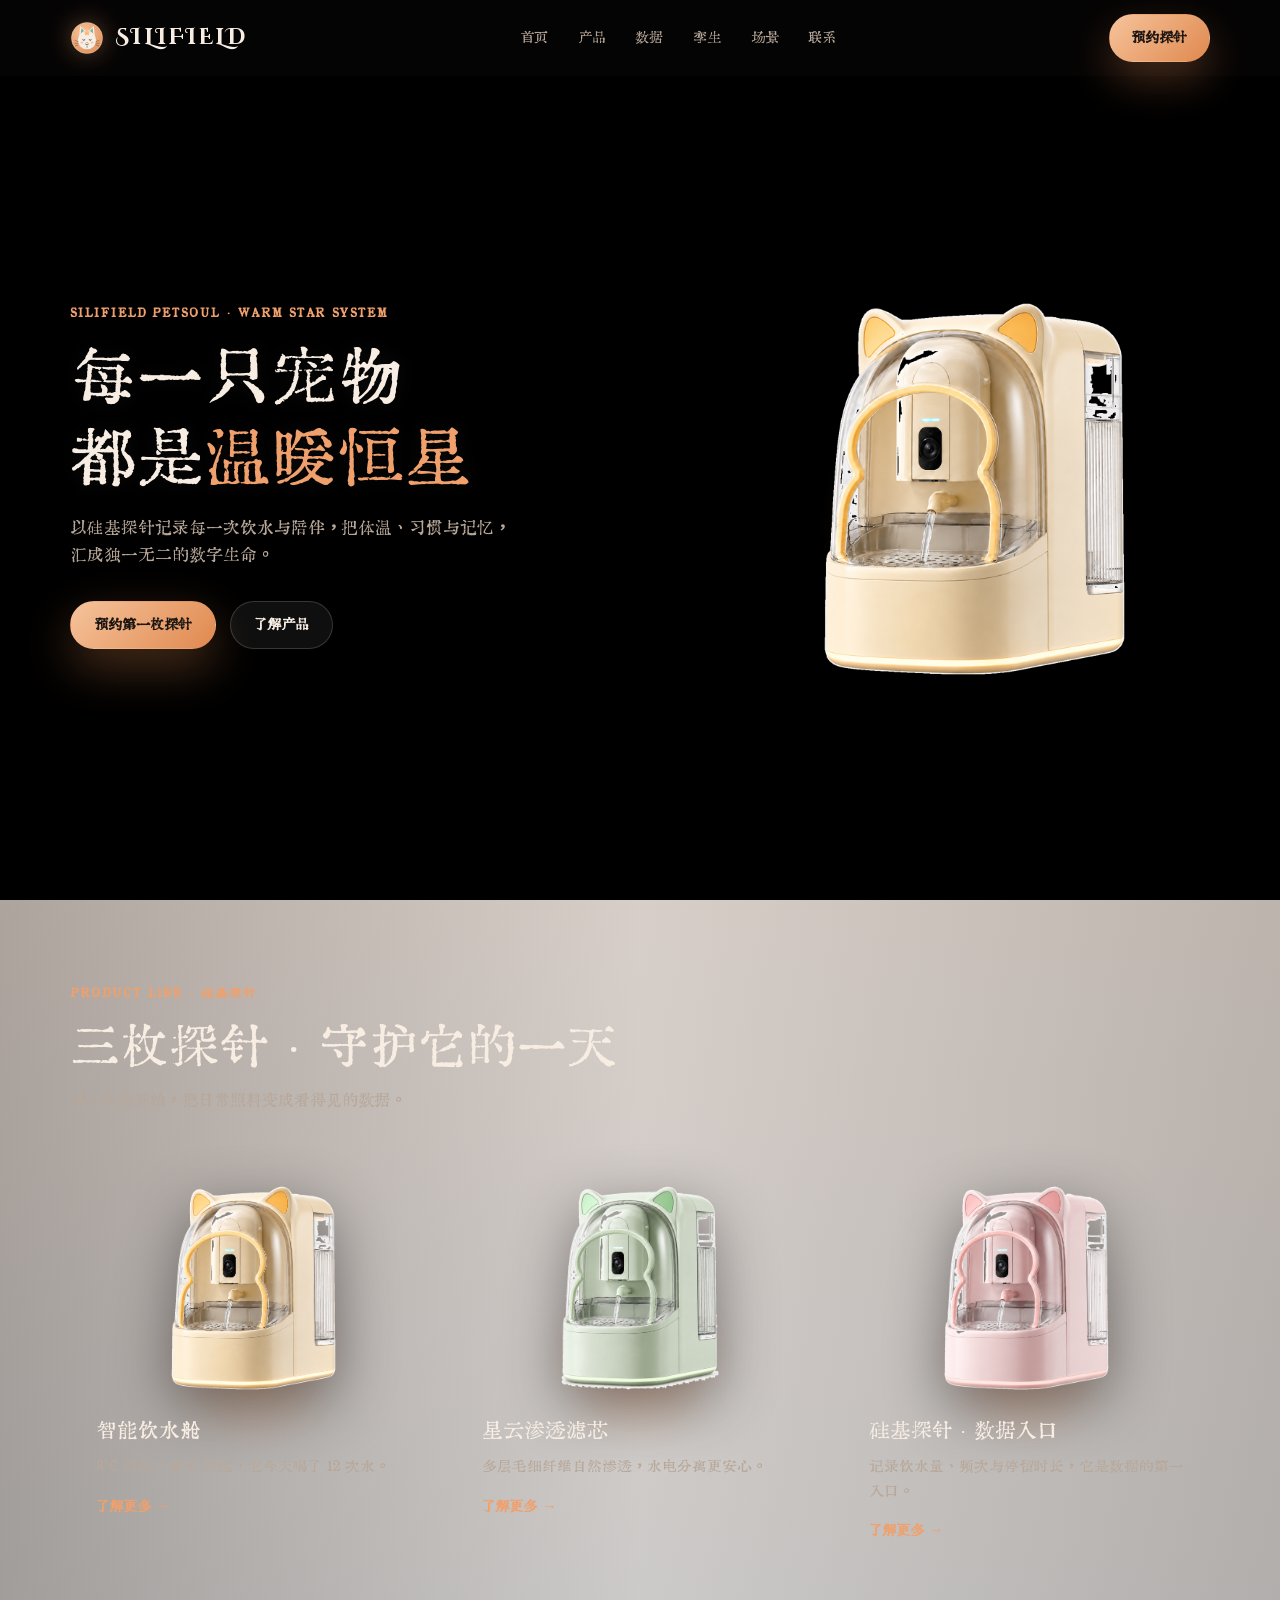
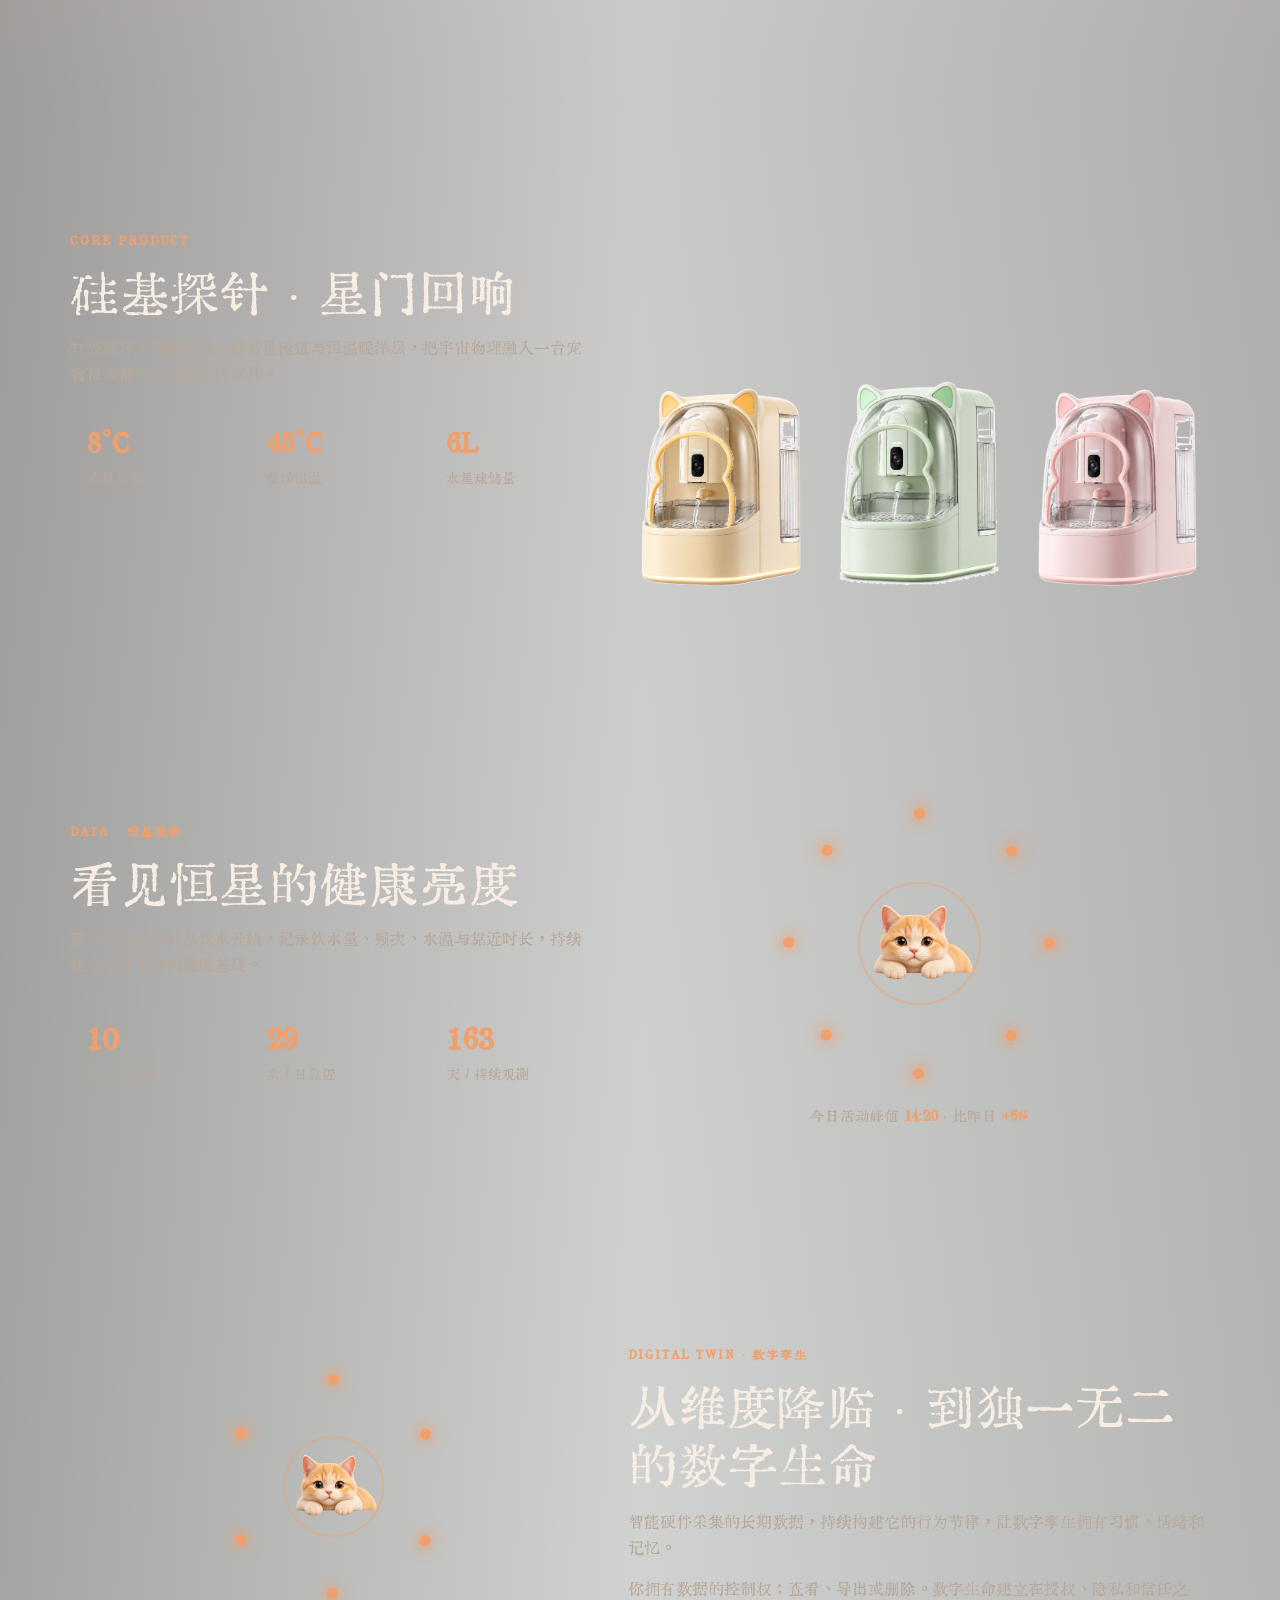
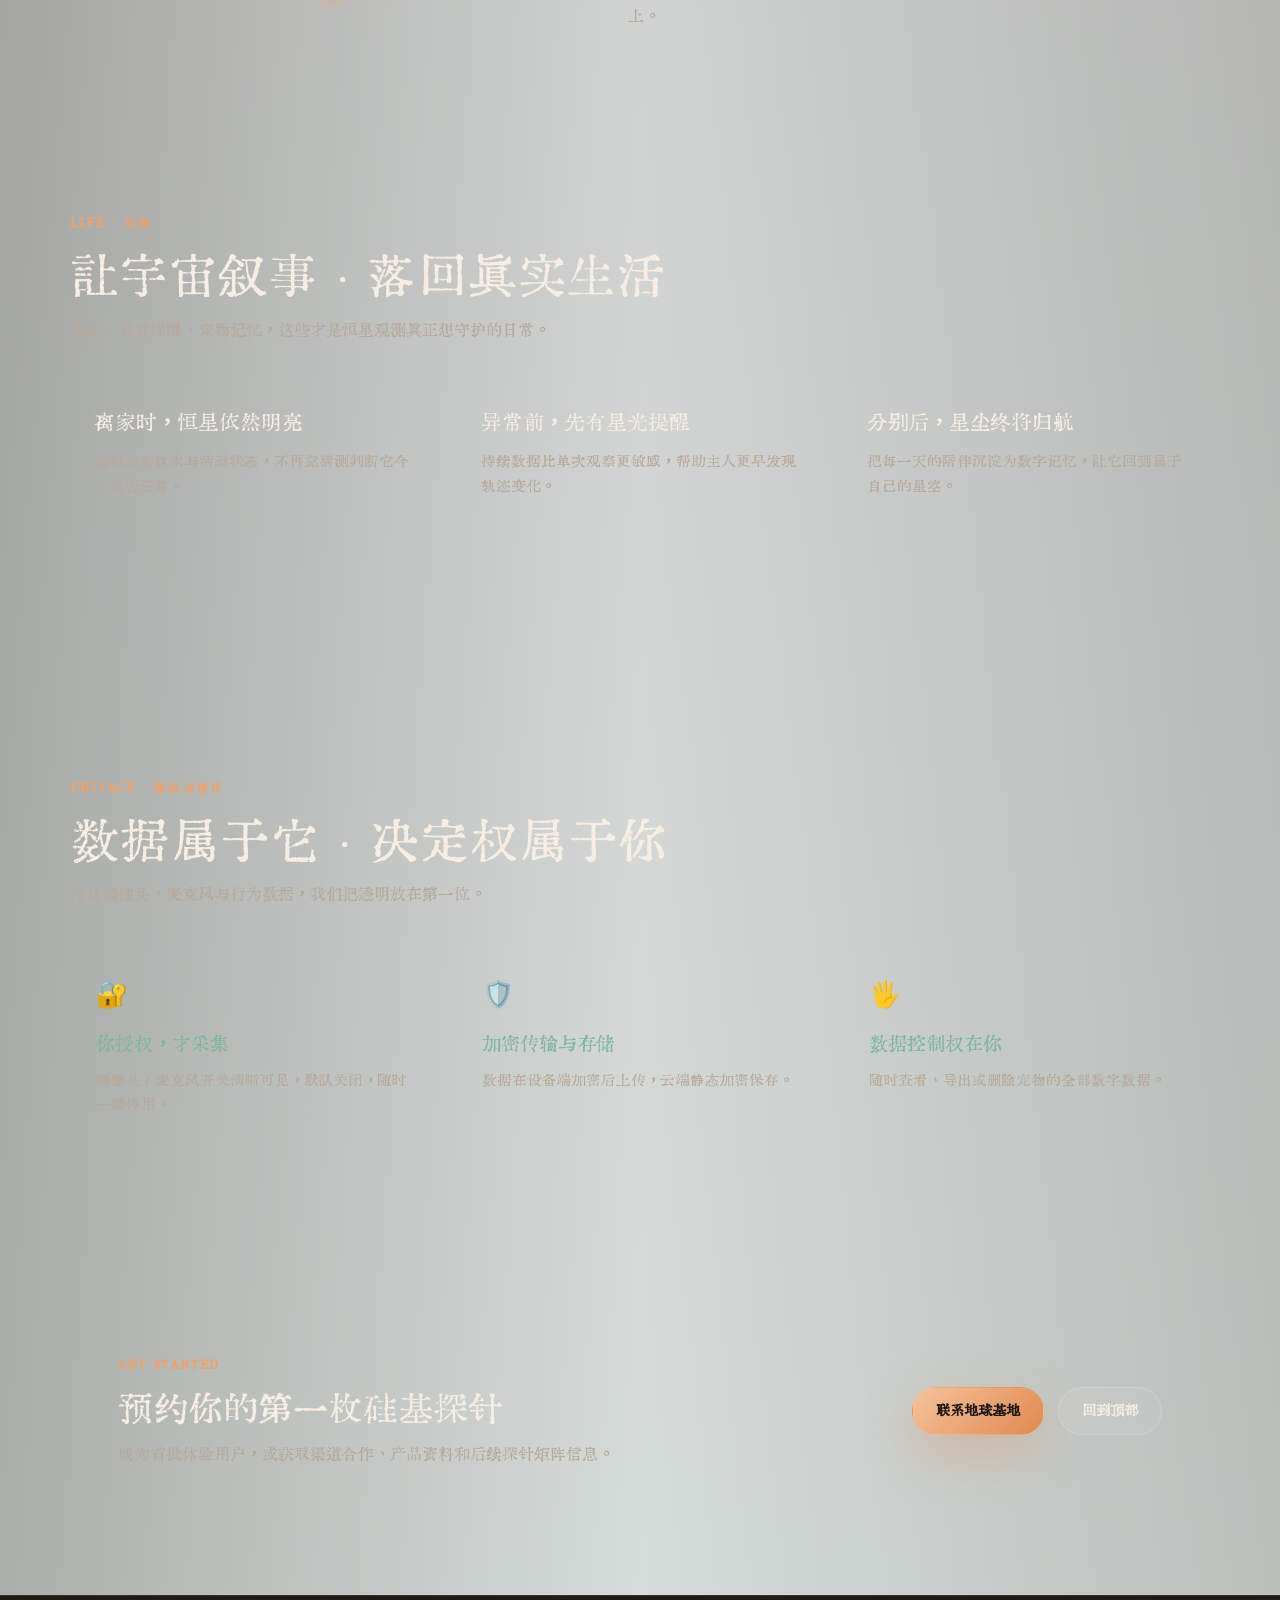
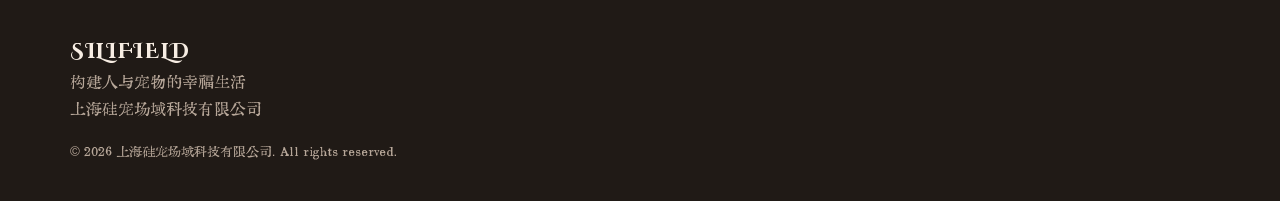
==== index.html @ 37ab8c07 "Publish static website" ====
<!DOCTYPE html>
<html lang="zh-CN">
<head>
    <meta charset="UTF-8">
    <meta name="viewport" content="width=device-width, initial-scale=1.0">
    <meta name="description" content="硅宠场域 Silifield - 以硅基探针记录宠物恒星的生命数据，从饮水开始，构建从数据采集到数字孪生的温暖生命体系。">
    <title>硅宠场域 Silifield - 每一只宠物都是温暖恒星</title>
    <link rel="stylesheet" href="css/style.css?v=20260811-no-misans">
</head>
<body>
    <canvas class="page-reveal-mask" id="pageRevealMask" aria-hidden="true"></canvas>

    <header class="site-header" id="navbar">
        <div class="container nav-shell">
            <a class="brand" href="#hero">
                <img class="brand-mark" src="images/brand-cat-star.svg" alt="SiliField" width="34" height="34">
                <span class="brand-text">SILIFIELD</span>
            </a>
            <nav class="nav-links" aria-label="主导航">
                <a href="#hero">首页</a>
                <a href="#products">产品</a>
                <a href="#data">数据</a>
                <a href="#twin">孪生</a>
                <a href="#scenes">场景</a>
                <a href="#contact">联系</a>
            </nav>
            <a class="quote-button" href="#contact">预约探针</a>
            <button class="nav-toggle" id="navbarToggle" type="button" aria-label="打开菜单" aria-expanded="false">
                <span></span>
                <span></span>
                <span></span>
            </button>
        </div>
    </header>

    <main>
        <section class="hero" id="hero">
            <div class="container hero-layout">
                <div class="hero-copy" data-animate>
                    <p class="eyebrow">SILIFIELD PETSOUL · WARM STAR SYSTEM</p>
                    <h1 class="hero-title" aria-label="每一只宠物都是温暖恒星">
                        <span class="hero-title-line">每一只宠物</span>
                        <span class="hero-title-line">都是<span class="g">温暖恒星</span></span>
                    </h1>
                    <p class="hero-desc">以硅基探针记录每一次饮水与陪伴，把体温、习惯与记忆，汇成独一无二的数字生命。</p>
                    <div class="hero-actions">
                        <a class="btn btn-primary" href="#contact">预约第一枚探针</a>
                        <a class="btn btn-secondary" href="#products">了解产品</a>
                    </div>
                </div>

                <div class="hero-prod" data-animate aria-label="暖泉智能饮水舱">
                    <div class="prod-glow"></div>
                    <img src="images/暖泉饮水机V1.0样本1-cutout.png" alt="暖泉智能饮水舱" decoding="async">
                </div>
            </div>
        </section>

        <section class="products" id="products">
            <div class="container">
                <div class="section-heading" data-animate>
                    <p class="eyebrow">PRODUCT LINE · 硅基探针</p>
                    <h2>三枚探针 · 守护它的一天</h2>
                    <p>从一杯水开始，把日常照料变成看得见的数据。</p>
                </div>

                <div class="product-grid" data-animate>
                    <article class="prod-card">
                        <div class="prod-glow"></div>
                        <div class="prod-img"><img src="images/暖泉饮水机V1.0样本1-cutout.png" alt="智能饮水舱" loading="lazy" decoding="async"></div>
                        <h3>智能饮水舱</h3>
                        <p class="prod-line">8°C 清凉 / 45°C 恒温，它今天喝了 12 次水。</p>
                        <a href="#contact">了解更多 <span aria-hidden="true">→</span></a>
                    </article>

                    <article class="prod-card">
                        <div class="prod-glow"></div>
                        <div class="prod-img"><img src="images/暖泉饮水机V1.0样本2-cutout.png" alt="星云渗透滤芯" loading="lazy" decoding="async"></div>
                        <h3>星云渗透滤芯</h3>
                        <p class="prod-line">多层毛细纤维自然渗透，水电分离更安心。</p>
                        <a href="#contact">了解更多 <span aria-hidden="true">→</span></a>
                    </article>

                    <article class="prod-card">
                        <div class="prod-glow"></div>
                        <div class="prod-img"><img src="images/暖泉饮水机V1.0样本3-cutout.png" alt="硅基探针数据入口" loading="lazy" decoding="async"></div>
                        <h3>硅基探针 · 数据入口</h3>
                        <p class="prod-line">记录饮水量、频次与停留时长，它是数据的第一入口。</p>
                        <a href="#contact">了解更多 <span aria-hidden="true">→</span></a>
                    </article>
                </div>
            </div>
        </section>

        <section class="showcase" id="showcase">
            <div class="container showcase-layout">
                <div class="showcase-copy" data-animate>
                    <p class="eyebrow">CORE PRODUCT</p>
                    <h2>硅基探针 · 星门回响</h2>
                    <p>虹吸循环、毛细渗透、静音星流道与恒温暖洋层，把宇宙物理融入一台宠物每天都会靠近的生活家具。</p>
                    <div class="spec-row" aria-label="产品核心参数">
                        <div><strong>8°C</strong><span>冷星水温</span></div>
                        <div><strong>45°C</strong><span>暖洋恒温</span></div>
                        <div><strong>6L</strong><span>水星球储量</span></div>
                    </div>
                </div>

                <div class="project-mosaic sample-gallery" data-animate aria-label="暖泉饮水机 V1.0 样本图">
                    <img class="sample-image" src="images/暖泉饮水机V1.0样本1-cutout.png" alt="暖泉饮水机 V1.0 样本 1" loading="lazy" decoding="async">
                    <img class="sample-image" src="images/暖泉饮水机V1.0样本2-cutout.png" alt="暖泉饮水机 V1.0 样本 2" loading="lazy" decoding="async">
                    <img class="sample-image" src="images/暖泉饮水机V1.0样本3-cutout.png" alt="暖泉饮水机 V1.0 样本 3" loading="lazy" decoding="async">
                </div>
            </div>
        </section>

        <section class="data-section" id="data">
            <div class="container data-layout">
                <div class="data-copy" data-animate>
                    <p class="eyebrow">DATA · 恒星观测</p>
                    <h2>看见恒星的健康亮度</h2>
                    <p>第一枚硅基探针从饮水开始，记录饮水量、频次、水温与靠近时长，持续建立专属于它的健康基线。</p>
                    <div class="data-stats">
                        <div class="stat"><strong data-count="12">0</strong><span>次 / 日饮水</span></div>
                        <div class="stat"><strong data-count="32">0</strong><span>次 / 日靠近</span></div>
                        <div class="stat"><strong data-count="180">0</strong><span>天 / 持续观测</span></div>
                    </div>
                </div>

                <div class="data-console" data-animate aria-label="饮水活动呼吸光点轨道">
                    <div class="orbit">
                        <div class="orbit-track">
                            <span class="slot" style="transform: rotate(0deg)"><i></i></span>
                            <span class="slot" style="transform: rotate(45deg)"><i></i></span>
                            <span class="slot" style="transform: rotate(90deg)"><i></i></span>
                            <span class="slot" style="transform: rotate(135deg)"><i></i></span>
                            <span class="slot" style="transform: rotate(180deg)"><i></i></span>
                            <span class="slot" style="transform: rotate(225deg)"><i></i></span>
                            <span class="slot" style="transform: rotate(270deg)"><i></i></span>
                            <span class="slot" style="transform: rotate(315deg)"><i></i></span>
                        </div>
                        <div class="orbit-pet"><img src="images/postcard-cat.png" alt="猫咪头像" loading="lazy" decoding="async"></div>
                    </div>
                    <p class="orbit-cap">今日活动峰值 <b>14:20</b> · 比昨日 <b>+6%</b></p>
                </div>
            </div>
        </section>

        <section class="twin-section" id="twin">
            <div class="container twin-layout">
                <div class="twin-visual" data-animate aria-label="数字孪生宠物轨道">
                    <div class="orbit orbit-sm">
                        <div class="orbit-track">
                            <span class="slot" style="transform: rotate(0deg)"><i></i></span>
                            <span class="slot" style="transform: rotate(60deg)"><i></i></span>
                            <span class="slot" style="transform: rotate(120deg)"><i></i></span>
                            <span class="slot" style="transform: rotate(180deg)"><i></i></span>
                            <span class="slot" style="transform: rotate(240deg)"><i></i></span>
                            <span class="slot" style="transform: rotate(300deg)"><i></i></span>
                        </div>
                        <div class="orbit-pet"><img src="images/postcard-cat.png" alt="数字孪生宠物" loading="lazy" decoding="async"></div>
                    </div>
                </div>

                <div class="twin-copy" data-animate>
                    <p class="eyebrow">DIGITAL TWIN · 数字孪生</p>
                    <h2>从维度降临 · 到独一无二的数字生命</h2>
                    <p>智能硬件采集的长期数据，持续构建它的行为节律，让数字孪生拥有习惯、情绪和记忆。</p>
                    <p>你拥有数据的控制权：查看、导出或删除。数字生命建立在授权、隐私和信任之上。</p>
                </div>
            </div>
        </section>

        <section class="scenes" id="scenes">
            <div class="container">
                <div class="section-heading" data-animate>
                    <p class="eyebrow">LIFE · 生活</p>
                    <h2>让宇宙叙事 · 落回真实生活</h2>
                    <p>离家、异常提醒、宠物记忆，这些才是恒星观测真正想守护的日常。</p>
                </div>

                <div class="scene-grid" data-animate>
                    <article class="scene-card">
                        <h3>离家时，恒星依然明亮</h3>
                        <p>远程查看饮水与活动状态，不再靠猜测判断它今天是否正常。</p>
                    </article>
                    <article class="scene-card">
                        <h3>异常前，先有星光提醒</h3>
                        <p>持续数据比单次观察更敏感，帮助主人更早发现轨迹变化。</p>
                    </article>
                    <article class="scene-card">
                        <h3>分别后，星尘终将归航</h3>
                        <p>把每一天的陪伴沉淀为数字记忆，让它回到属于自己的星空。</p>
                    </article>
                </div>
            </div>
        </section>

        <section class="trust-section" id="trust">
            <div class="container">
                <div class="section-heading" data-animate>
                    <p class="eyebrow">PRIVACY · 隐私与信任</p>
                    <h2>数据属于它 · 决定权属于你</h2>
                    <p>涉及摄像头、麦克风与行为数据，我们把透明放在第一位。</p>
                </div>

                <div class="trust-grid" data-animate>
                    <article class="trust-card">
                        <div class="trust-ico" aria-hidden="true">🔐</div>
                        <h3>你授权，才采集</h3>
                        <p>摄像头 / 麦克风开关清晰可见，默认关闭，随时一键停用。</p>
                    </article>
                    <article class="trust-card">
                        <div class="trust-ico" aria-hidden="true">🛡️</div>
                        <h3>加密传输与存储</h3>
                        <p>数据在设备端加密后上传，云端静态加密保存。</p>
                    </article>
                    <article class="trust-card">
                        <div class="trust-ico" aria-hidden="true">🖐️</div>
                        <h3>数据控制权在你</h3>
                        <p>随时查看、导出或删除宠物的全部数字数据。</p>
                    </article>
                </div>
            </div>
        </section>

        <section class="contact-section" id="contact">
            <div class="container">
                <div class="cta-strip" data-animate>
                    <div class="cta-copy">
                        <p class="eyebrow">GET STARTED</p>
                        <h2>预约你的第一枚硅基探针</h2>
                        <p>成为首批体验用户，或获取渠道合作、产品资料和后续探针矩阵信息。</p>
                    </div>
                    <div class="contact-actions">
                        <a class="btn btn-primary" href="#contact" data-postcard-open>联系地球基地</a>
                        <a class="btn btn-secondary" href="#hero">回到顶部</a>
                    </div>
                </div>
            </div>
        </section>
    </main>

    <div class="postcard-modal" id="postcardModal" aria-hidden="true">
        <div class="postcard-backdrop" data-postcard-close></div>
        <section class="postcard-dialog" role="dialog" aria-modal="true" aria-labelledby="postcardTitle">
            <div class="postcard-paper">
                <div class="postcard-stamp">SILIFIELD<br>PETSOUL</div>
                <p class="postcard-kicker">A POSTCARD FROM THE WARM FIELD</p>
                <h2 id="postcardTitle">上海硅宠场域科技有限公司</h2>
                <p class="postcard-vision">构建人与宠物的幸福生活</p>
                <p class="postcard-body">每一只宠物，都是从硅宠场域降临地球的温暖恒星。我们用硅基探针记录陪伴，以数字孪生留住生命的亮度。</p>
                <div class="postcard-signature">SiliField PetSoul</div>
            </div>
            <img class="postcard-cat" src="images/postcard-cat.png" alt="趴在明信片上的可爱橘白猫咪" decoding="async">
        </section>
    </div>

    <footer class="site-footer">
        <div class="container footer-layout">
            <div>
                <strong class="footer-brand">SILIFIELD</strong>
                <p>构建人与宠物的幸福生活</p>
                <p>上海硅宠场域科技有限公司</p>
            </div>
            <small>&copy; 2026 上海硅宠场域科技有限公司. All rights reserved.</small>
        </div>
    </footer>

    <script src="js/main.js?v=20260807-warm8"></script>
</body>
</html>
---- css/style.css ----
/* ===================================
   Petsoul 官网 - 温暖之光 · Warm Light
   深空 × 暖金 × 真实宠物
   Design reference: design-proposal/style-mockup.html
   =================================== */

/* ---------- 字体 ---------- */
@font-face {
    font-family: "Huiwen Mincho";
    src: url("../fonts/huiwen-mincho-subset.woff2?v=2") format("woff2");
    font-weight: 400;
    font-style: normal;
    font-display: swap;
}

@font-face {
    font-family: "Cinzel Decorative";
    src: url("../fonts/cinzel-decorative-400.woff2?v=1") format("woff2");
    font-weight: 400;
    font-style: normal;
    font-display: swap;
}

@font-face {
    font-family: "Cinzel Decorative";
    src: url("../fonts/cinzel-decorative-700.woff2?v=1") format("woff2");
    font-weight: 700;
    font-style: normal;
    font-display: swap;
}

/* ---------- 设计 Token ---------- */
:root {
    --bg: #1a1512;                /* 暖夜灰 · 页面背景 */
    --bg-2: #201a16;              /* 次级深背景 */
    --surface: #27201a;           /* 卡片表面 */
    --line: rgba(255, 255, 255, 0.09);
    --line-strong: rgba(255, 255, 255, 0.16);
    --text: #f7ede3;              /* 暖白 */
    --muted: #b8a89a;             /* 次级文字 */

    --peach: #f0a06c;             /* 主强调 · 蜜桃暖金 */
    --peach-deep: #e0894f;
    --peach-soft: #f6c39b;
    --sage: #7fb5a0;              /* 次强调 · 苔青 */

    --radius-lg: 20px;
    --radius-md: 12px;
    --shadow: 0 24px 60px rgba(0, 0, 0, 0.35);
    --container: 1180px;
    --pad: 1.25rem;
    --nav-height: 4.75rem;

    --font-serif: "Huiwen Mincho", "Noto Serif SC", "Songti SC", "STSong", Georgia, serif;
    --font-sans: "Huiwen Mincho", "PingFang SC", -apple-system, BlinkMacSystemFont, "Microsoft YaHei", sans-serif;
    --font-body: var(--font-sans);
    --font-geo: "Huiwen Mincho", "Questrial", "Avenir Next", "Helvetica Neue", Arial, sans-serif;
}

/* ---------- Reset ---------- */
*,
*::before,
*::after {
    box-sizing: border-box;
}

* {
    margin: 0;
    padding: 0;
}

html {
    scroll-behavior: smooth;
    overflow-x: hidden;
}

body {
    min-height: 100vh;
    overflow-x: hidden;
    color: var(--text);
    font-family: var(--font-sans);
    line-height: 1.65;
    -webkit-font-smoothing: antialiased;
    -moz-osx-font-smoothing: grayscale;
    background:
        linear-gradient(180deg, rgba(240, 160, 108, 0.22), rgba(26, 21, 18, 0.12) 34%, rgba(127, 181, 160, 0.12) 100%),
        linear-gradient(90deg, rgba(26, 21, 18, 0.34), rgba(26, 21, 18, 0.12) 50%, rgba(26, 21, 18, 0.26)),
        url("../images/官网头部背景参考风格5.jpg") center / cover no-repeat fixed;
}

body::before {
    content: "";
    position: fixed;
    inset: 0;
    z-index: -3;
    background:
        radial-gradient(ellipse at 80% 8%, rgba(240, 160, 108, 0.2), transparent 32%),
        radial-gradient(ellipse at 76% 34%, rgba(127, 181, 160, 0.14), transparent 34%),
        linear-gradient(90deg, rgba(255, 255, 255, 0.035) 1px, transparent 1px),
        linear-gradient(180deg, rgba(255, 255, 255, 0.025) 1px, transparent 1px);
    background-size: auto, auto, 88px 88px, 88px 88px;
    pointer-events: none;
}

body::after {
    content: "";
    position: fixed;
    inset: 0;
    z-index: -2;
    background:
        linear-gradient(90deg, rgba(26, 21, 18, 0.06), transparent 42%, rgba(26, 21, 18, 0.08)),
        linear-gradient(180deg, transparent 0%, rgba(0, 0, 0, 0.08) 100%);
    pointer-events: none;
}

/* 鼠标拨开背景 · 墨迹擦除遮罩 */
.page-reveal-mask {
    position: fixed;
    inset: 0;
    z-index: 0;
    display: block;
    width: 100vw;
    height: 100vh;
    pointer-events: none;
}

main,
.site-footer {
    position: relative;
    z-index: 1;
}

::selection {
    background: rgba(240, 160, 108, 0.35);
    color: var(--text);
}

img {
    max-width: 100%;
    display: block;
}

a {
    color: inherit;
    text-decoration: none;
    font-family: var(--font-body);
}

button {
    font: inherit;
    font-family: var(--font-body);
}

.container {
    width: min(100%, var(--container));
    margin: 0 auto;
    padding: 0 var(--pad);
}

/* ---------- 导航栏 ---------- */
.site-header {
    position: fixed;
    top: 0;
    left: 0;
    right: 0;
    z-index: 50;
    height: var(--nav-height);
    background: rgba(26, 21, 18, 0.22);
    border-bottom: 1px solid transparent;
    backdrop-filter: blur(18px);
    -webkit-backdrop-filter: blur(18px);
    transition: background 220ms ease, border-color 220ms ease;
}

.site-header.scrolled {
    background: rgba(26, 21, 18, 0.66);
    border-bottom-color: var(--line);
}

.nav-shell {
    height: 100%;
    display: flex;
    align-items: center;
    justify-content: space-between;
    gap: 1.25rem;
}

.brand {
    display: inline-flex;
    align-items: center;
    gap: 0.7rem;
    color: var(--text);
    font-size: 1.35rem;
}

.brand-mark {
    width: 34px;
    height: 34px;
    display: block;
    border-radius: 50%;
    filter: drop-shadow(0 0 12px rgba(240, 160, 108, 0.38));
}

.brand-text {
    font-family: "Cinzel Decorative", Georgia, "Times New Roman", serif;
    font-weight: 700;
    letter-spacing: 0.10em;
    text-transform: uppercase;
}

.nav-links {
    display: none;
    align-items: center;
    gap: 1.85rem;
}

.nav-links a {
    color: var(--muted);
    font-size: 0.9rem;
    transition: color 180ms ease;
}

.nav-links a:hover {
    color: var(--text);
}

.quote-button,
.btn {
    min-height: 3rem;
    display: inline-flex;
    align-items: center;
    justify-content: center;
    border: 1px solid transparent;
    border-radius: 999px;
    font-size: 0.9rem;
    font-weight: 700;
    white-space: nowrap;
    transition: transform 220ms ease, box-shadow 220ms ease, border-color 220ms ease;
}

.quote-button {
    display: none;
    padding: 0 1.35rem;
    color: #1a1512;
    background: linear-gradient(135deg, var(--peach-soft), var(--peach-deep));
    box-shadow: 0 18px 42px rgba(224, 137, 79, 0.3);
}

.btn {
    padding: 0 1.45rem;
}

.quote-button:hover,
.btn:hover {
    transform: translateY(-2px);
}

.quote-button:hover {
    background: linear-gradient(135deg, #ffd2a6, var(--peach-deep));
    box-shadow: 0 22px 52px rgba(224, 137, 79, 0.42);
}

.btn-primary {
    color: #1a1512;
    background: linear-gradient(135deg, var(--peach-soft), var(--peach-deep));
    box-shadow: 0 18px 48px rgba(224, 137, 79, 0.34);
}

.btn-primary:hover {
    box-shadow: 0 22px 54px rgba(224, 137, 79, 0.46);
}

.btn-secondary {
    color: var(--text);
    border-color: var(--line-strong);
    background: rgba(255, 255, 255, 0.06);
}

.btn-secondary:hover {
    background: rgba(255, 255, 255, 0.1);
}

.nav-toggle {
    width: 44px;
    height: 44px;
    display: inline-flex;
    flex-direction: column;
    align-items: center;
    justify-content: center;
    gap: 5px;
    border: 1px solid var(--line);
    border-radius: 999px;
    color: var(--text);
    background: rgba(255, 255, 255, 0.08);
    cursor: pointer;
}

.nav-toggle span {
    width: 18px;
    height: 2px;
    display: block;
    border-radius: 999px;
    background: currentColor;
    transition: opacity 180ms ease, transform 220ms ease;
}

.nav-toggle.open span:nth-child(1) {
    transform: translateY(7px) rotate(45deg);
}

.nav-toggle.open span:nth-child(2) {
    opacity: 0;
}

.nav-toggle.open span:nth-child(3) {
    transform: translateY(-7px) rotate(-45deg);
}

.mobile-menu {
    position: fixed;
    inset: 0;
    z-index: 45;
    display: none;
    padding-top: 7rem;
    background: rgba(26, 21, 18, 0.96);
    backdrop-filter: blur(20px);
    -webkit-backdrop-filter: blur(20px);
}

.mobile-menu.open {
    display: grid;
    align-content: start;
    justify-items: center;
    gap: 1.4rem;
}

.mobile-menu a {
    color: var(--text);
    font-size: 1.6rem;
    font-weight: 900;
}

/* ---------- 区块基础 ---------- */
section {
    position: relative;
    padding: 5.2rem 0;
    scroll-margin-top: var(--nav-height);
}

.eyebrow {
    margin-bottom: 0.8rem;
    color: var(--peach);
    font-family: var(--font-geo);
    font-size: 0.76rem;
    font-weight: 600;
    letter-spacing: 0.16em;
    text-transform: uppercase;
}

.section-heading {
    max-width: 720px;
    margin-bottom: 2.4rem;
}

.hero h1,
.section-heading h2,
.showcase-copy h2,
.data-copy h2,
.twin-copy h2,
.cta-copy h2 {
    color: var(--text);
    font-family: var(--font-serif);
    font-weight: 500;
    line-height: 1.18;
    letter-spacing: 0;
}

.section-heading h2,
.showcase-copy h2,
.data-copy h2,
.twin-copy h2 {
    font-size: clamp(2rem, 4vw, 3.1rem);
}

.section-heading p:not(.eyebrow),
.showcase-copy p:not(.eyebrow),
.data-copy p:not(.eyebrow),
.twin-copy p:not(.eyebrow),
.cta-copy p:not(.eyebrow) {
    margin-top: 0.75rem;
    color: var(--muted);
    font-family: var(--font-body);
    font-size: 1rem;
}

.g {
    color: var(--peach);
}

/* ---------- Hero ---------- */
.hero {
    min-height: 100vh;
    isolation: isolate;
    display: flex;
    align-items: center;
    overflow: hidden;
    padding: calc(var(--nav-height) + 2.5rem) 0 4rem;
}

.hero-layout {
    position: relative;
    z-index: 2;
    display: grid;
    gap: 2rem;
    align-items: center;
}

.hero-copy {
    max-width: 640px;
}

.hero-title {
    display: grid;
    gap: 0.04em;
    width: fit-content;
    max-width: 100%;
    font-size: clamp(2.6rem, 5.2vw, 4.6rem);
    line-height: 1.15;
}

.hero-title-line {
    display: block;
    width: fit-content;
    max-width: 100%;
    color: var(--text);
    white-space: nowrap;
    text-shadow: 0 0 22px rgba(255, 255, 255, 0.06);
}

.hero-desc {
    max-width: 440px;
    margin-top: 1.15rem;
    color: var(--muted);
    font-size: 1.05rem;
}

.hero-actions {
    display: flex;
    flex-wrap: wrap;
    gap: 0.85rem;
    margin-top: 2rem;
}

.hero-prod {
    position: relative;
    display: flex;
    align-items: flex-end;
    justify-content: center;
    min-height: clamp(280px, 32vw, 460px);
}

.hero-prod .prod-glow {
    position: absolute;
    left: 50%;
    bottom: 4%;
    width: min(340px, 70%);
    height: min(340px, 70%);
    transform: translateX(-50%);
    border-radius: 50%;
    background: radial-gradient(circle, rgba(240, 160, 108, 0.5), rgba(240, 160, 108, 0.06) 58%, transparent 72%);
    animation: breathe 5s ease-in-out infinite;
}

.hero-prod img {
    position: relative;
    height: clamp(250px, 30vw, 420px);
    object-fit: contain;
    filter: drop-shadow(0 30px 46px rgba(0, 0, 0, 0.55));
    animation: floaty 6s ease-in-out infinite;
}

/* ---------- 产品区 ---------- */
.product-grid {
    display: grid;
    gap: 1.25rem;
}

.prod-card {
    position: relative;
    padding: 2rem 1.6rem 1.8rem;
    --mx: 50%;
    --my: 50%;
    transition: transform 0.45s;
}

.prod-card::before {
    content: "";
    position: absolute;
    inset: 0;
    z-index: 0;
    background: radial-gradient(circle at var(--mx) var(--my), rgba(240, 160, 108, 0.16), transparent 44%);
    opacity: 0;
    transition: opacity 0.3s;
    pointer-events: none;
}

.prod-card > * {
    position: relative;
    z-index: 2;
}

.prod-card:hover {
    transform: translateY(-4px);
}

.prod-card:hover::before {
    opacity: 1;
}

.prod-glow {
    position: absolute;
    left: 50%;
    top: 110px;
    width: 190px;
    height: 190px;
    transform: translateX(-50%);
    border-radius: 50%;
    background: radial-gradient(circle, rgba(240, 160, 108, 0.45), rgba(240, 160, 108, 0.05) 60%, transparent 74%);
    animation: breathe 4.2s ease-in-out infinite;
}

.prod-img {
    height: 210px;
    display: flex;
    align-items: flex-end;
    justify-content: center;
}

.prod-img img {
    height: 100%;
    max-width: 100%;
    object-fit: contain;
    filter: drop-shadow(0 18px 30px rgba(0, 0, 0, 0.45));
}

.prod-card h3 {
    margin-top: 1.2rem;
    font-family: var(--font-serif);
    font-size: 1.3rem;
    font-weight: 500;
    color: var(--text);
}

.prod-card .prod-line {
    margin-top: 0.45rem;
    color: var(--muted);
    font-size: 0.93rem;
}

.prod-card a {
    display: inline-block;
    margin-top: 1rem;
    color: var(--peach);
    font-size: 0.9rem;
    font-weight: 600;
}

.prod-card a:hover {
    color: var(--peach-soft);
}

/* ---------- 产品展示 ---------- */
.showcase-layout,
.data-layout,
.twin-layout {
    display: grid;
    gap: 2rem;
    align-items: center;
}

.showcase-copy,
.data-copy,
.twin-copy {
    max-width: 600px;
}

.spec-row {
    display: grid;
    grid-template-columns: repeat(3, 1fr);
    gap: 0.8rem;
    margin-top: 1.6rem;
}

.spec-row div {
    padding: 1.05rem;
}

.spec-row strong {
    display: block;
    color: var(--peach);
    font-family: var(--font-geo);
    font-size: 1.8rem;
    font-weight: 700;
    line-height: 1;
    font-variant-numeric: tabular-nums;
}

.spec-row span {
    display: block;
    margin-top: 0.5rem;
    color: var(--muted);
    font-size: 0.86rem;
}

.project-mosaic {
    display: grid;
    gap: 0.85rem;
}

.sample-gallery {
    grid-template-columns: repeat(3, minmax(0, 1fr));
    align-items: center;
    transition: grid-template-columns 420ms cubic-bezier(0.22, 1, 0.36, 1);
}

.sample-gallery:has(.sample-image:nth-child(1):hover) {
    grid-template-columns: minmax(0, 2.55fr) minmax(56px, 0.42fr) minmax(56px, 0.42fr);
}

.sample-gallery:has(.sample-image:nth-child(2):hover) {
    grid-template-columns: minmax(56px, 0.42fr) minmax(0, 2.55fr) minmax(56px, 0.42fr);
}

.sample-gallery:has(.sample-image:nth-child(3):hover) {
    grid-template-columns: minmax(56px, 0.42fr) minmax(56px, 0.42fr) minmax(0, 2.55fr);
}

.sample-image {
    width: 100%;
    height: clamp(300px, 36vw, 460px);
    object-fit: contain;
    object-position: center bottom;
    padding: 0.6rem;
    cursor: pointer;
    transform-origin: center bottom;
    transition:
        transform 420ms cubic-bezier(0.22, 1, 0.36, 1),
        opacity 320ms ease,
        filter 320ms ease;
}

.sample-gallery:has(.sample-image:hover) .sample-image:not(:hover) {
    opacity: 0.38;
    filter: saturate(0.72);
    transform: scale(0.88);
}

.sample-image:hover {
    z-index: 2;
    transform: scale(1.06);
    filter: drop-shadow(0 20px 40px rgba(0, 0, 0, 0.35)) drop-shadow(0 0 24px rgba(240, 160, 108, 0.22));
}

/* ---------- 数据区 ---------- */
.data-console {
    padding: 2.4rem 1.6rem 2rem;
}

.data-stats {
    display: flex;
    flex-wrap: wrap;
    gap: 0.9rem;
    margin-top: 1.7rem;
}

.data-stats .stat {
    flex: 1;
    min-width: 120px;
    padding: 1.1rem 1rem;
}

.data-stats .stat strong {
    display: block;
    color: var(--peach);
    font-family: var(--font-geo);
    font-size: 2rem;
    font-weight: 700;
    line-height: 1;
    font-variant-numeric: tabular-nums;
}

.data-stats .stat span {
    display: block;
    margin-top: 0.5rem;
    color: var(--muted);
    font-size: 0.86rem;
}

/* 呼吸光点轨道 */
.orbit {
    position: relative;
    width: min(280px, 64vw);
    height: min(280px, 64vw);
    margin: 0 auto;
}

.orbit-track {
    position: absolute;
    inset: 0;
    animation: spin 32s linear infinite;
}

.orbit-track .slot {
    position: absolute;
    inset: 0;
}

.orbit-track .slot i {
    position: absolute;
    left: 50%;
    top: 3.5%;
    width: 11px;
    height: 11px;
    margin: -5.5px 0 0 -5.5px;
    border-radius: 50%;
    background: var(--peach);
    box-shadow: 0 0 14px 3px rgba(240, 160, 108, 0.75);
    animation: breathe-abs 3.2s ease-in-out infinite;
}

.orbit-pet {
    position: absolute;
    top: 50%;
    left: 50%;
    width: 44%;
    height: 44%;
    margin: -22% 0 0 -22%;
    border-radius: 50%;
    overflow: hidden;
    border: 2px solid rgba(240, 160, 108, 0.45);
    animation: breathe-abs 5s ease-in-out infinite;
}

.orbit-pet img {
    width: 100%;
    height: 100%;
    object-fit: cover;
}

.orbit-cap {
    margin-top: 1.3rem;
    text-align: center;
    color: var(--muted);
    font-size: 0.92rem;
}

.orbit-cap b {
    color: var(--peach);
    font-family: var(--font-geo);
}

/* ---------- 数字孪生 ---------- */
.twin-visual {
    min-height: 320px;
    display: flex;
    align-items: center;
    justify-content: center;
}

.orbit-sm {
    width: min(230px, 58vw);
    height: min(230px, 58vw);
}

.twin-copy p:not(.eyebrow) {
    margin-top: 0.9rem;
}

/* ---------- 场景区 ---------- */
.scene-grid {
    display: grid;
    gap: 1.25rem;
}

.scene-card {
    min-height: 230px;
    padding: 1.5rem;
    position: relative;
    overflow: hidden;
    isolation: isolate;
    --mx: 50%;
    --my: 50%;
    transition: transform 0.3s;
}

.scene-card::before {
    content: "";
    position: absolute;
    inset: 0;
    z-index: 0;
    background: radial-gradient(circle at var(--mx) var(--my), rgba(240, 160, 108, 0.16), transparent 44%);
    opacity: 0;
    transition: opacity 0.3s;
    pointer-events: none;
}

.scene-card > * {
    position: relative;
    z-index: 2;
}

.scene-card:hover {
    transform: translateY(-3px);
}

.scene-card:hover::before {
    opacity: 1;
}

.scene-card h3 {
    font-family: var(--font-serif);
    font-size: 1.3rem;
    font-weight: 500;
    color: var(--text);
}

.scene-card p {
    margin-top: 0.6rem;
    color: var(--muted);
    font-size: 0.93rem;
}

/* ---------- 隐私信任 ---------- */
.trust-grid {
    display: grid;
    gap: 1.25rem;
}

.trust-card {
    padding: 1.7rem 1.6rem;
}

.trust-ico {
    font-size: 1.6rem;
    margin-bottom: 0.8rem;
}

.trust-card h3 {
    font-family: var(--font-serif);
    font-size: 1.2rem;
    font-weight: 500;
    color: var(--sage);
}

.trust-card p {
    margin-top: 0.5rem;
    color: var(--muted);
    font-size: 0.92rem;
}

/* ---------- 联系 CTA ---------- */
.cta-strip {
    display: flex;
    flex-wrap: wrap;
    align-items: center;
    justify-content: space-between;
    gap: 1.4rem;
    padding: 2.8rem 3rem;
}

.cta-copy {
    max-width: 560px;
}

.cta-copy h2 {
    font-size: clamp(1.6rem, 3vw, 2.2rem);
}

.contact-actions {
    display: flex;
    flex-wrap: wrap;
    gap: 0.85rem;
}

/* ---------- 页脚 ---------- */
.site-footer {
    padding: 2.4rem 0;
    border-top: 1px solid var(--line);
    background: var(--bg-2);
}

.footer-layout {
    display: grid;
    gap: 1.2rem;
    font-family: var(--font-body);
}

.footer-layout strong {
    display: block;
    font-family: "Cinzel Decorative", Georgia, "Times New Roman", serif;
    font-size: 1.3rem;
    font-weight: 700;
    letter-spacing: 0.08em;
    color: var(--text);
}

.footer-layout p,
.footer-layout small {
    color: var(--muted);
}

/* ---------- 明信片弹窗 ---------- */
.postcard-modal {
    position: fixed;
    inset: 0;
    z-index: 20;
    display: grid;
    place-items: center;
    padding: 1.25rem;
    visibility: hidden;
    opacity: 0;
    pointer-events: none;
    transition: opacity 260ms ease, visibility 260ms ease;
}

.postcard-modal.is-open {
    visibility: visible;
    opacity: 1;
    pointer-events: auto;
}

.postcard-backdrop {
    position: absolute;
    inset: 0;
    background: rgba(26, 21, 18, 0.76);
    backdrop-filter: blur(10px);
}

.postcard-dialog {
    width: min(760px, 100%);
    min-height: 510px;
    position: relative;
    display: grid;
    align-items: end;
    isolation: isolate;
    transform: translateY(22px) scale(0.97);
    transition: transform 360ms cubic-bezier(0.22, 1, 0.36, 1);
}

.postcard-modal.is-open .postcard-dialog {
    transform: translateY(0) scale(1);
}

.postcard-paper {
    position: relative;
    z-index: 1;
    min-height: 390px;
    padding: 3rem 3rem 2.5rem;
    overflow: hidden;
    border: 1px solid rgba(255, 255, 255, 0.72);
    border-radius: 6px;
    color: #211c2a;
    background: linear-gradient(135deg, rgba(255, 255, 255, 0.38), transparent 35%), #f7e9df;
    box-shadow: 0 32px 90px rgba(0, 0, 0, 0.42), 0 0 48px rgba(240, 160, 108, 0.22);
}

.postcard-paper::before,
.postcard-paper::after {
    content: "";
    position: absolute;
    pointer-events: none;
}

.postcard-paper::before {
    inset: 1rem;
    border: 1px dashed rgba(33, 28, 42, 0.24);
    border-radius: 2px;
}

.postcard-paper::after {
    right: -8rem;
    bottom: -9rem;
    width: 320px;
    height: 320px;
    border-radius: 50%;
    background: radial-gradient(circle, rgba(127, 181, 160, 0.3), transparent 68%);
}

.postcard-kicker,
.postcard-stamp,
.postcard-signature {
    font-family: "Cinzel Decorative", Georgia, "Times New Roman", serif;
    letter-spacing: 0.12em;
}

.postcard-kicker {
    position: relative;
    z-index: 1;
    color: var(--sage);
    font-size: 0.78rem;
    font-weight: 700;
}

.postcard-paper h2 {
    position: relative;
    z-index: 1;
    max-width: none;
    margin-top: 4.5rem;
    color: #211c2a;
    font-family: var(--font-serif);
    font-size: clamp(1.7rem, 3.5vw, 2.8rem);
    font-weight: 500;
    line-height: 1.2;
    white-space: nowrap;
}

.postcard-vision,
.postcard-body,
.postcard-signature {
    position: relative;
    z-index: 1;
}

.postcard-vision {
    margin-top: 1.1rem;
    color: var(--peach-deep);
    font-family: var(--font-serif);
    font-size: clamp(1.45rem, 3vw, 2rem);
}

.postcard-body {
    max-width: 470px;
    margin-top: 1.15rem;
    color: rgba(33, 28, 42, 0.72);
    font-family: var(--font-body);
    font-size: 1rem;
    line-height: 1.85;
}

.postcard-signature {
    margin-top: 2rem;
    color: rgba(33, 28, 42, 0.62);
    font-size: 0.78rem;
}

.postcard-stamp {
    position: absolute;
    top: 2rem;
    right: 2rem;
    z-index: 2;
    width: 86px;
    height: 86px;
    display: grid;
    place-items: center;
    border: 1px solid rgba(33, 28, 42, 0.35);
    color: #211c2a;
    font-size: 0.58rem;
    line-height: 1.45;
    text-align: center;
    transform: rotate(4deg);
}

.postcard-cat {
    position: absolute;
    right: clamp(1rem, 7vw, 4.5rem);
    top: -2.2rem;
    z-index: 3;
    width: clamp(210px, 36vw, 330px);
    filter: drop-shadow(0 20px 16px rgba(31, 24, 36, 0.24));
    pointer-events: none;
}

body.postcard-open {
    overflow: hidden;
}

/* ---------- 滚动渐入 ---------- */
[data-animate] {
    opacity: 1;
    transform: none;
    transition: opacity 680ms ease, transform 680ms cubic-bezier(0.22, 1, 0.36, 1);
}

/* ---------- 动画 ---------- */
@keyframes breathe {
    0%, 100% {
        opacity: 0.55;
        transform: translateX(-50%) scale(1);
    }
    50% {
        opacity: 1;
        transform: translateX(-50%) scale(1.07);
    }
}

@keyframes breathe-abs {
    0%, 100% {
        opacity: 0.55;
        transform: scale(1);
    }
    50% {
        opacity: 1;
        transform: scale(1.07);
    }
}

@keyframes spin {
    to {
        transform: rotate(360deg);
    }
}

@keyframes floaty {
    0%, 100% {
        transform: translateY(0);
    }
    50% {
        transform: translateY(-12px);
    }
}

/* ---------- 响应式 ---------- */
@media (min-width: 720px) {
    .product-grid,
    .scene-grid,
    .trust-grid {
        grid-template-columns: repeat(3, 1fr);
    }

    .footer-layout {
        grid-template-columns: 1.2fr auto;
        align-items: end;
    }

    .footer-layout small {
        grid-column: 1 / -1;
    }
}

@media (min-width: 880px) {
    [data-animate] {
        opacity: 0;
        transform: translateY(24px);
    }

    [data-animate].visible {
        opacity: 1;
        transform: none;
    }

    .nav-links,
    .quote-button {
        display: flex;
    }

    .nav-toggle {
        display: none;
    }

    .hero-layout {
        grid-template-columns: minmax(0, 1.15fr) minmax(0, 0.85fr);
        justify-content: space-between;
    }

    .showcase-layout,
    .data-layout,
    .twin-layout {
        grid-template-columns: minmax(0, 0.95fr) minmax(0, 1.05fr);
    }
}

@media (max-width: 640px) {
    :root {
        --nav-height: 4.3rem;
        --pad: 1rem;
    }

    section {
        padding: 4.2rem 0;
    }

    .hero {
        align-items: flex-start;
        padding-top: calc(var(--nav-height) + 1.4rem);
        padding-bottom: 3.2rem;
    }

    .hero-layout {
        gap: 2rem;
    }

    .hero-title {
        font-size: clamp(2.4rem, 12vw, 3.4rem);
    }

    .hero-title-line {
        white-space: normal;
    }

    .hero-actions,
    .contact-actions {
        flex-direction: column;
        align-items: stretch;
    }

    .hero-prod {
        min-height: 260px;
    }

    .hero-prod img {
        height: 230px;
    }

    .prod-img {
        height: 180px;
    }

    .prod-glow {
        top: 96px;
        width: 160px;
        height: 160px;
    }

    .spec-row,
    .project-mosaic {
        grid-template-columns: 1fr;
    }

    .sample-gallery {
        grid-template-columns: 1fr;
    }

    .sample-gallery:has(.sample-image:nth-child(1):hover),
    .sample-gallery:has(.sample-image:nth-child(2):hover),
    .sample-gallery:has(.sample-image:nth-child(3):hover) {
        grid-template-columns: 1fr;
    }

    .sample-image {
        height: min(92vw, 430px);
    }

    .sample-gallery:has(.sample-image:hover) .sample-image:not(:hover),
    .sample-image:hover {
        opacity: 1;
        filter: none;
        transform: none;
    }

    .data-stats {
        flex-direction: column;
    }

    .data-stats .stat {
        min-width: 0;
    }

    .twin-visual {
        min-height: 280px;
    }

    .cta-strip {
        padding: 2.2rem 1.4rem;
    }

    .postcard-dialog {
        min-height: 510px;
    }

    .postcard-paper {
        min-height: 420px;
        padding: 2.5rem 1.35rem 2rem;
    }

    .postcard-paper h2 {
        max-width: none;
        margin-top: 4rem;
        font-size: clamp(1.25rem, 5.2vw, 1.6rem);
    }

    .postcard-cat {
        right: -0.5rem;
        top: -1.3rem;
        width: 220px;
    }

    .postcard-stamp {
        top: 1.4rem;
        right: 1.2rem;
        width: 68px;
        height: 68px;
        font-size: 0.5rem;
    }
}

/* ---------- 降级：减少动态效果 / 无鼠标 ---------- */
@media (prefers-reduced-motion: reduce) {
    .page-reveal-mask {
        display: none;
    }

    *,
    *::before,
    *::after {
        animation-duration: 1ms !important;
        animation-iteration-count: 1 !important;
        transition-duration: 1ms !important;
        scroll-behavior: auto !important;
    }
}

@media (hover: none) {
    .page-reveal-mask {
        display: none;
    }
}
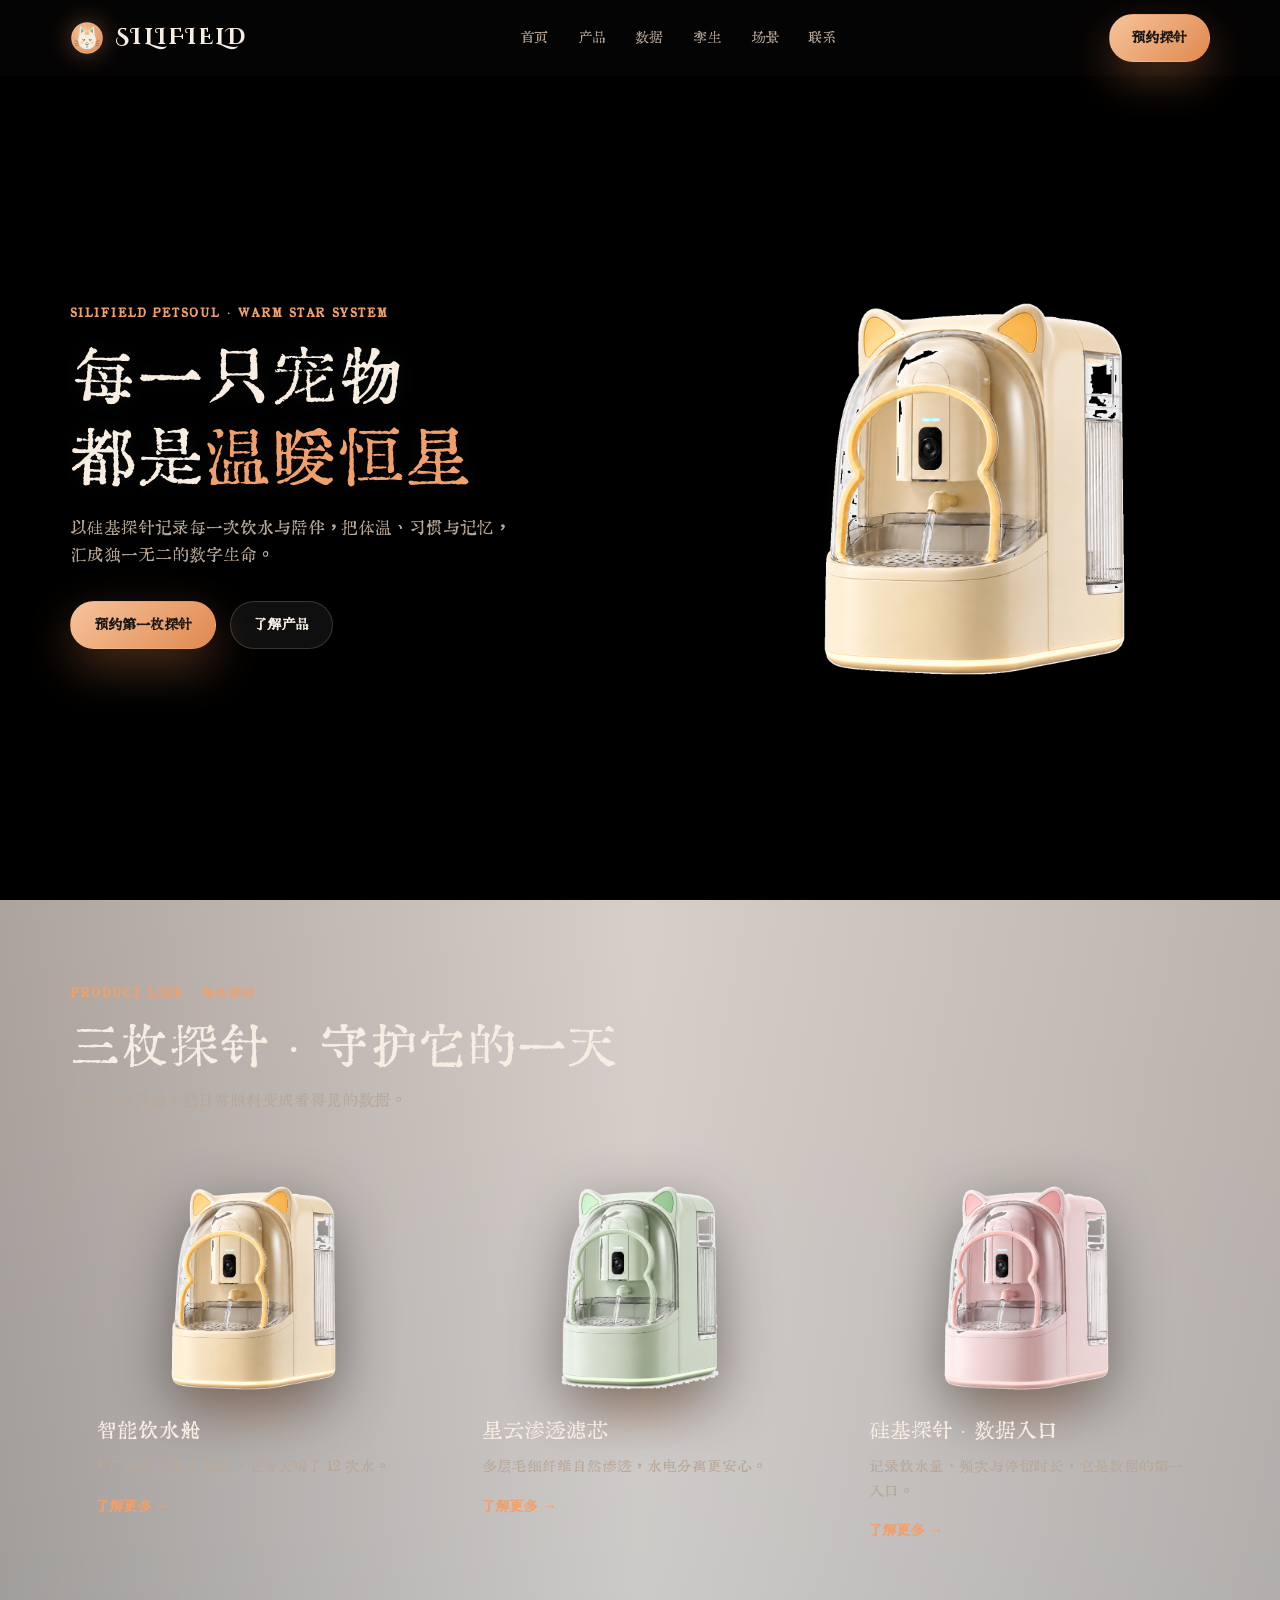
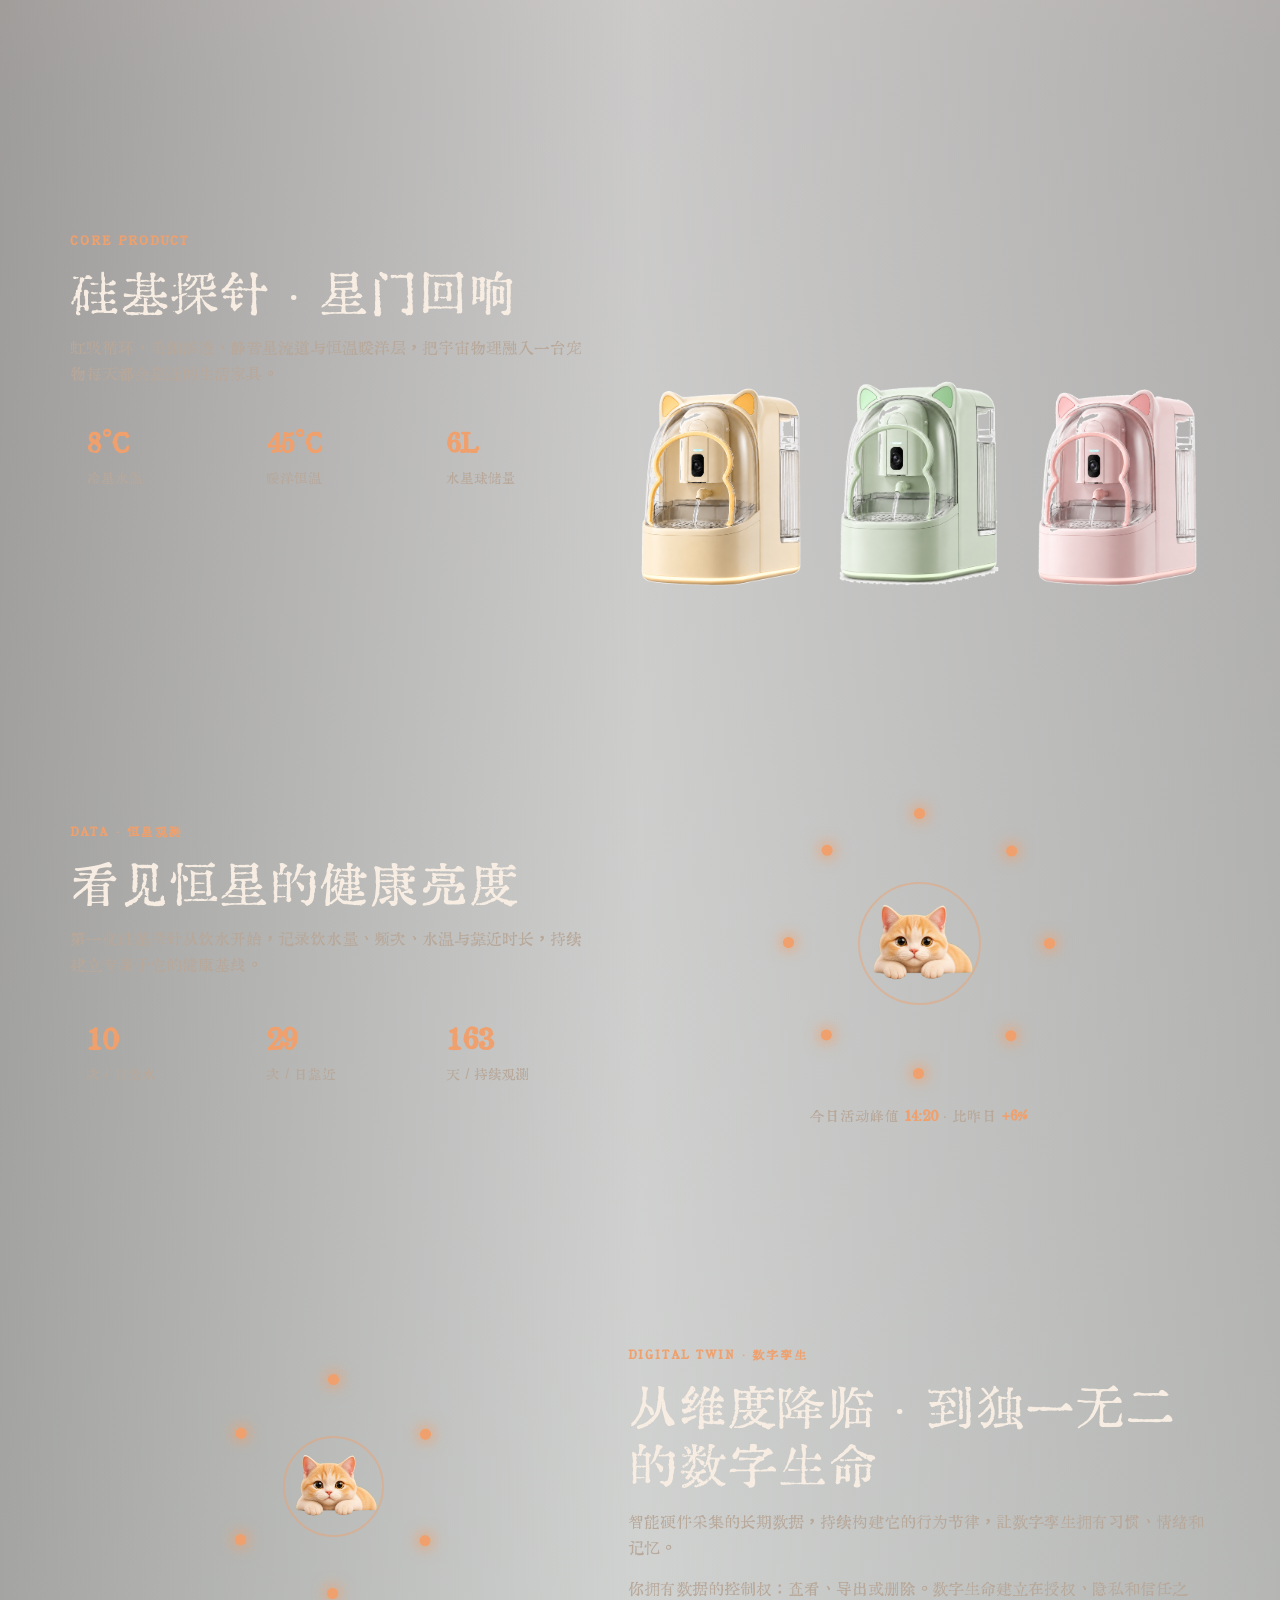
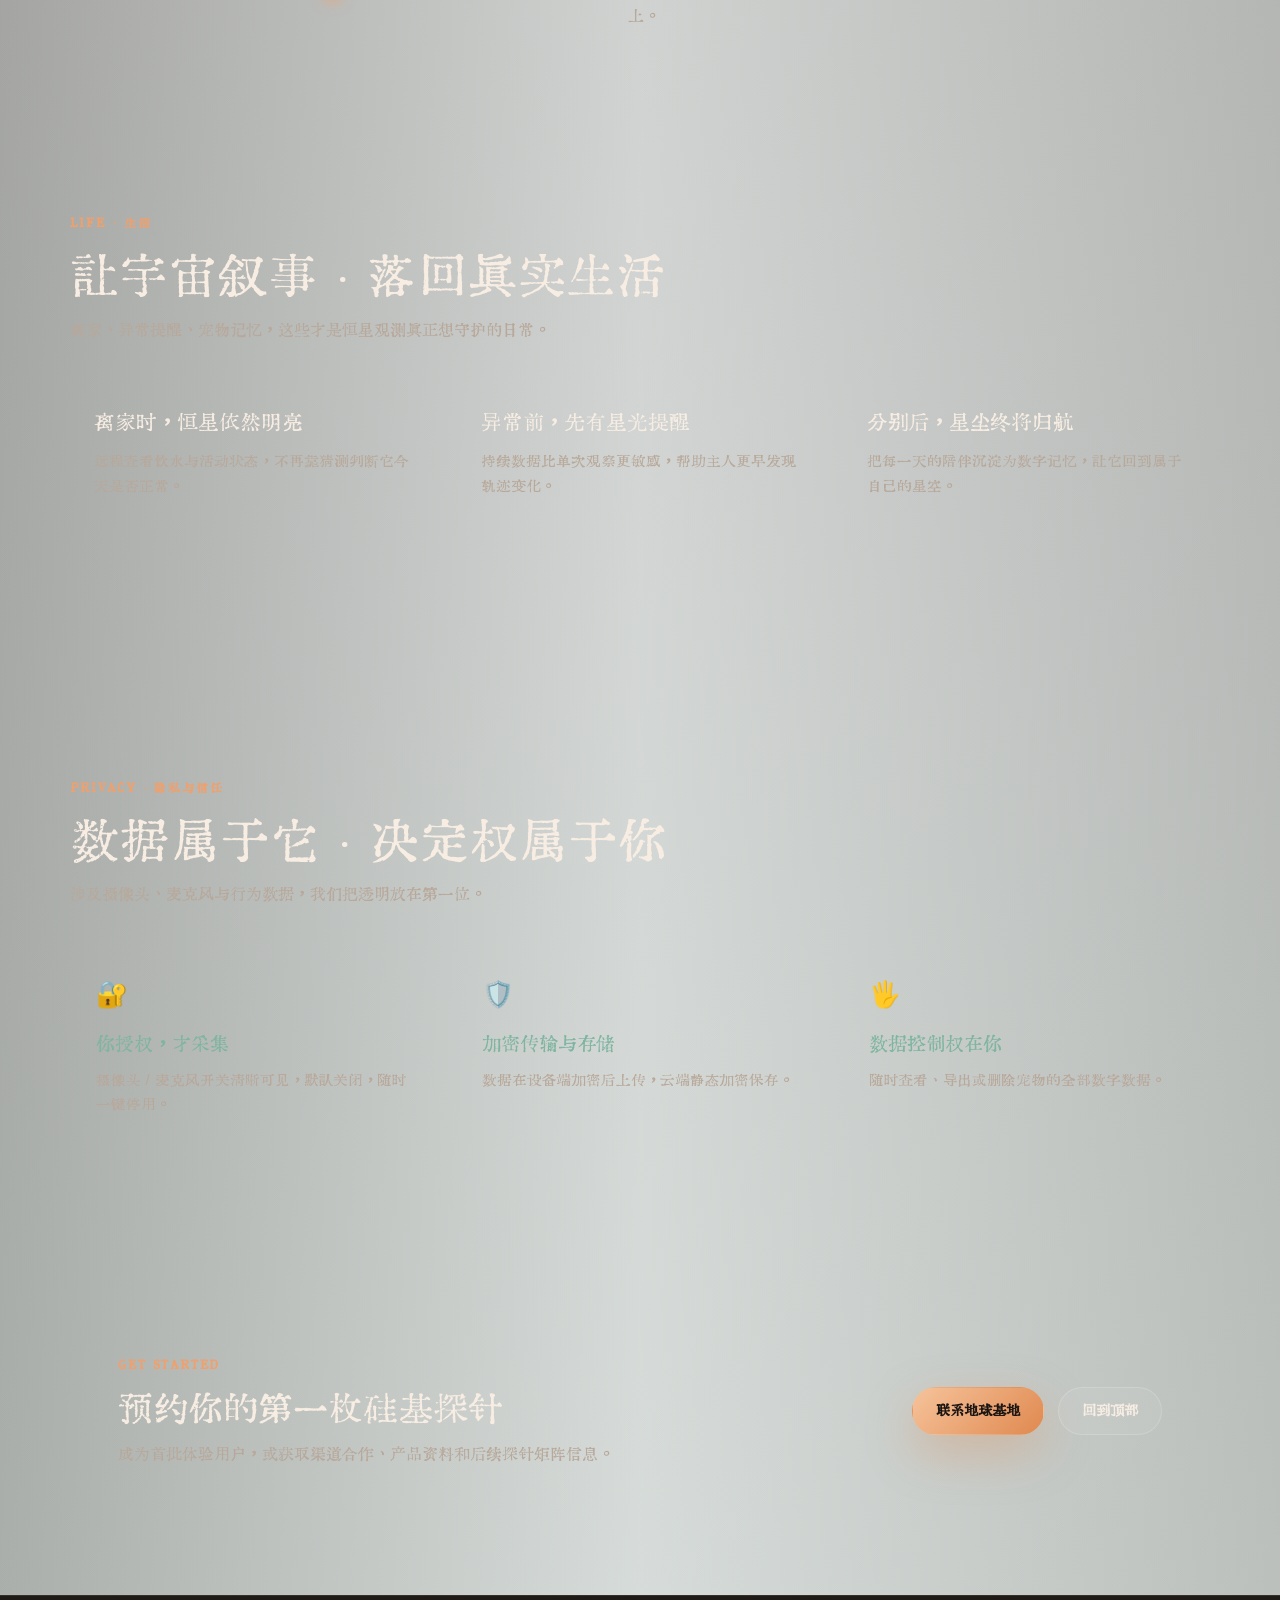
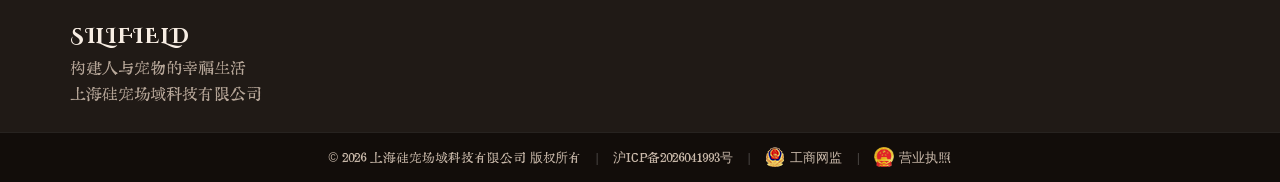
==== commit cbff617c: "Publish static website" ====
--- a/index.html
+++ b/index.html
@@ -4,8 +4,27 @@
     <meta charset="UTF-8">
     <meta name="viewport" content="width=device-width, initial-scale=1.0">
     <meta name="description" content="硅宠场域 Silifield - 以硅基探针记录宠物恒星的生命数据，从饮水开始，构建从数据采集到数字孪生的温暖生命体系。">
+    <meta name="keywords" content="硅宠场域,Silifield,PetSoul,智能宠物饮水机,宠物健康监测,数字孪生,宠物智能硬件">
     <title>硅宠场域 Silifield - 每一只宠物都是温暖恒星</title>
-    <link rel="stylesheet" href="css/style.css?v=20260811-no-misans">
+    <link rel="canonical" href="https://www.silifield.com/">
+    <link rel="icon" href="images/favicon.png" type="image/png" sizes="64x64">
+    <link rel="apple-touch-icon" href="images/apple-touch-icon.png" sizes="180x180">
+    <!-- Open Graph：微信 / QQ / 微博等分享链接时显示中文标题、描述与封面图 -->
+    <meta property="og:type" content="website">
+    <meta property="og:site_name" content="硅宠场域 Silifield">
+    <meta property="og:title" content="硅宠场域 Silifield - 每一只宠物都是温暖恒星">
+    <meta property="og:description" content="以硅基探针记录宠物恒星的生命数据，从饮水开始，构建从数据采集到数字孪生的温暖生命体系。">
+    <meta property="og:url" content="https://www.silifield.com/">
+    <meta property="og:image" content="https://www.silifield.com/images/og-cover.jpg">
+    <meta property="og:image:width" content="1200">
+    <meta property="og:image:height" content="630">
+    <meta property="og:locale" content="zh_CN">
+    <!-- Twitter / X 分享卡片 -->
+    <meta name="twitter:card" content="summary_large_image">
+    <meta name="twitter:title" content="硅宠场域 Silifield - 每一只宠物都是温暖恒星">
+    <meta name="twitter:description" content="以硅基探针记录宠物恒星的生命数据，从饮水开始，构建从数据采集到数字孪生的温暖生命体系。">
+    <meta name="twitter:image" content="https://www.silifield.com/images/og-cover.jpg">
+    <link rel="stylesheet" href="css/style.css?v=20260901-footer">
 </head>
 <body>
     <canvas class="page-reveal-mask" id="pageRevealMask" aria-hidden="true"></canvas>
@@ -262,9 +281,29 @@
                 <p>构建人与宠物的幸福生活</p>
                 <p>上海硅宠场域科技有限公司</p>
             </div>
-            <small>&copy; 2026 上海硅宠场域科技有限公司. All rights reserved.</small>
         </div>
     </footer>
+
+    <div class="footer-legal-bar" role="contentinfo">
+        <div class="container">
+            <span class="legal-item legal-copy">&copy; 2026 上海硅宠场域科技有限公司 版权所有</span>
+            <span class="legal-item">
+                <a class="legal-link" href="https://beian.miit.gov.cn/" target="_blank" rel="noopener noreferrer">沪ICP备2026041993号</a>
+            </span>
+            <span class="legal-item">
+                <img class="legal-emblem" src="images/national-emblem.png" alt="" width="20" height="20" decoding="async" aria-hidden="true">
+                <a class="legal-link" href="http://www.beian.gov.cn/" target="_blank" rel="noopener noreferrer">工商网监</a>
+            </span>
+            <!-- 拿到「沪公网安备XXXX号」后，将上方 href 替换为官方标准完整备案页格式：
+                 http://www.beian.gov.cn/portal/registerSystemInfo?recordcode=沪公网安备号码 -->
+            <span class="legal-item">
+                <img class="legal-emblem" src="images/gh.png" alt="" width="20" height="20" decoding="async" aria-hidden="true">
+                <span class="legal-license" title="营业执照（待接入）">营业执照</span>
+            </span>
+            <!-- 预留营业执照入口：后续请将上方 span 替换为
+                 <a class="legal-link" href="https://您的营业执照链接" target="_blank" rel="noopener noreferrer">营业执照</a> -->
+        </div>
+    </div>
 
     <script src="js/main.js?v=20260807-warm8"></script>
 </body>
--- a/css/style.css
+++ b/css/style.css
@@ -884,14 +884,14 @@
 
 /* ---------- 页脚 ---------- */
 .site-footer {
-    padding: 2.4rem 0;
+    padding: 1.5rem 0;
     border-top: 1px solid var(--line);
     background: var(--bg-2);
 }
 
 .footer-layout {
     display: grid;
-    gap: 1.2rem;
+    gap: 0.9rem;
     font-family: var(--font-body);
 }
 
@@ -907,6 +907,73 @@
 .footer-layout p,
 .footer-layout small {
     color: var(--muted);
+}
+
+/* ---------- 底部备案信息栏 ---------- */
+.footer-legal-bar {
+    position: relative;
+    z-index: 1;
+    padding: 0.9rem 0;
+    border-top: 1px solid var(--line);
+    background: #120d0a;
+    font-family: var(--font-body);
+    font-size: 0.8rem;
+    color: #94877a;
+}
+
+.footer-legal-bar .legal-copy {
+    font: inherit;
+    color: #c9b9aa;
+}
+
+.footer-legal-bar .container {
+    display: flex;
+    flex-wrap: wrap;
+    align-items: center;
+    justify-content: center;
+    row-gap: 0.35rem;
+    text-align: center;
+}
+
+.footer-legal-bar .legal-item {
+    display: inline-flex;
+    align-items: center;
+    white-space: nowrap;
+}
+
+.footer-legal-bar .legal-item + .legal-item {
+    margin-left: 0.9rem;
+}
+
+.footer-legal-bar .legal-item + .legal-item::before {
+    content: "|";
+    color: rgba(255, 255, 255, 0.22);
+    margin-right: 0.9rem;
+}
+
+.footer-legal-bar .legal-link,
+.footer-legal-bar .legal-license {
+    color: #c9b9aa;
+    text-decoration: none;
+    transition: color 180ms ease, text-decoration-color 180ms ease;
+}
+
+.footer-legal-bar .legal-link:hover,
+.footer-legal-bar .legal-link:focus-visible,
+.footer-legal-bar .legal-license:hover {
+    color: var(--peach);
+    text-decoration: underline;
+}
+
+.footer-legal-bar .legal-license {
+    cursor: pointer;
+}
+
+.footer-legal-bar .legal-emblem {
+    width: 20px;
+    height: 20px;
+    margin-right: 5px;
+    vertical-align: middle;
 }
 
 /* ---------- 明信片弹窗 ---------- */
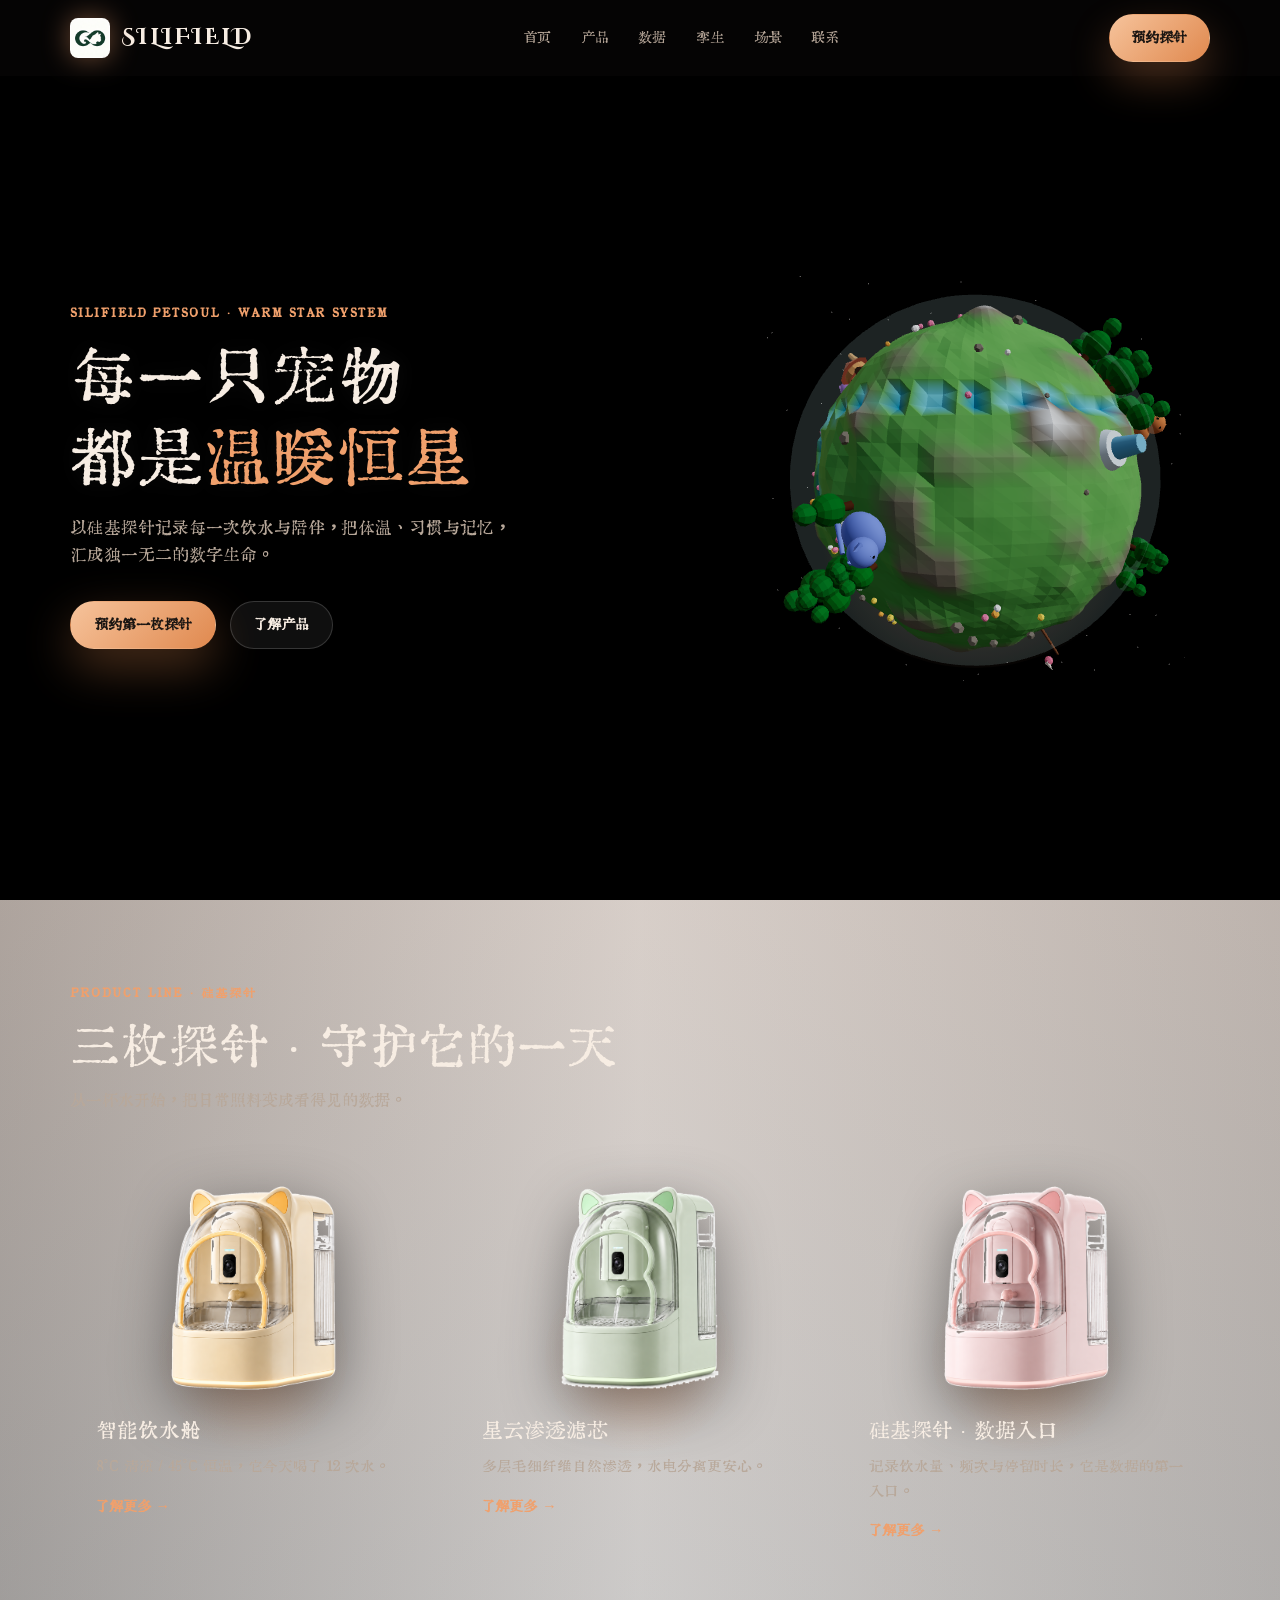
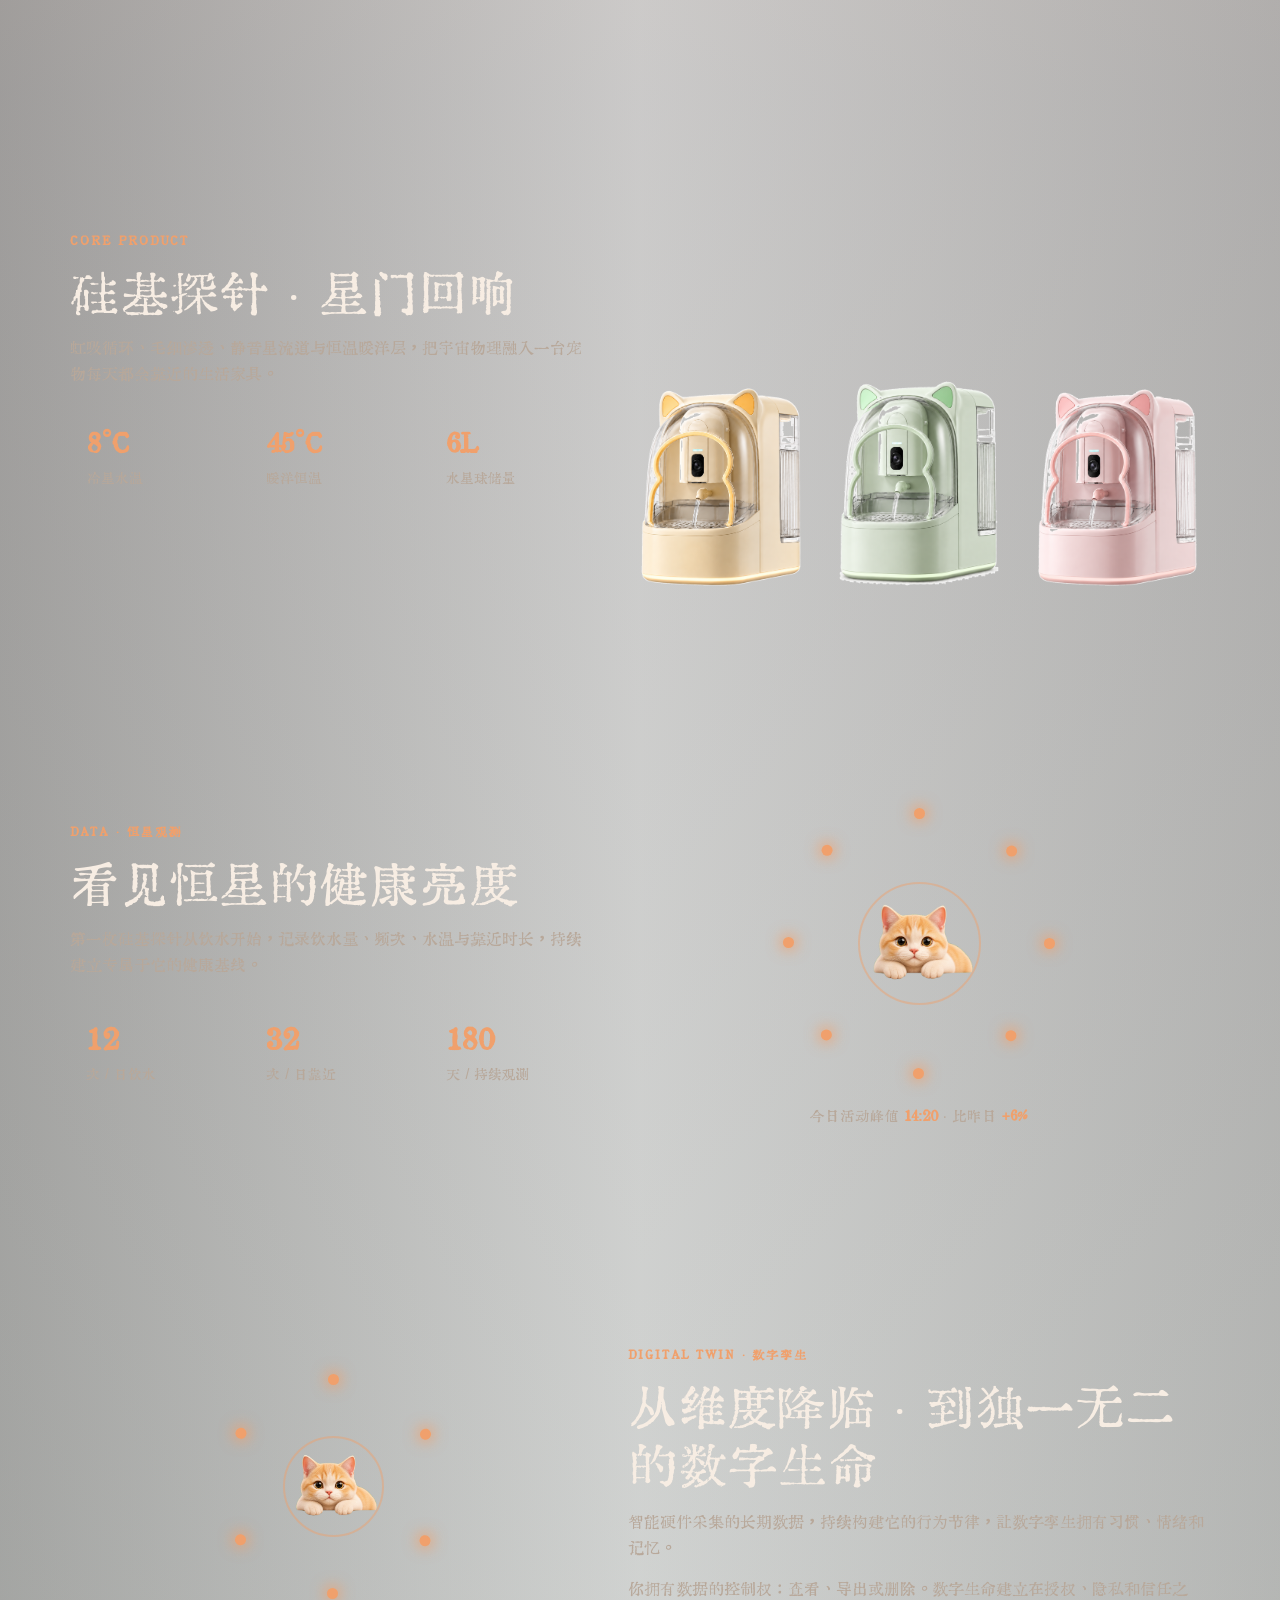
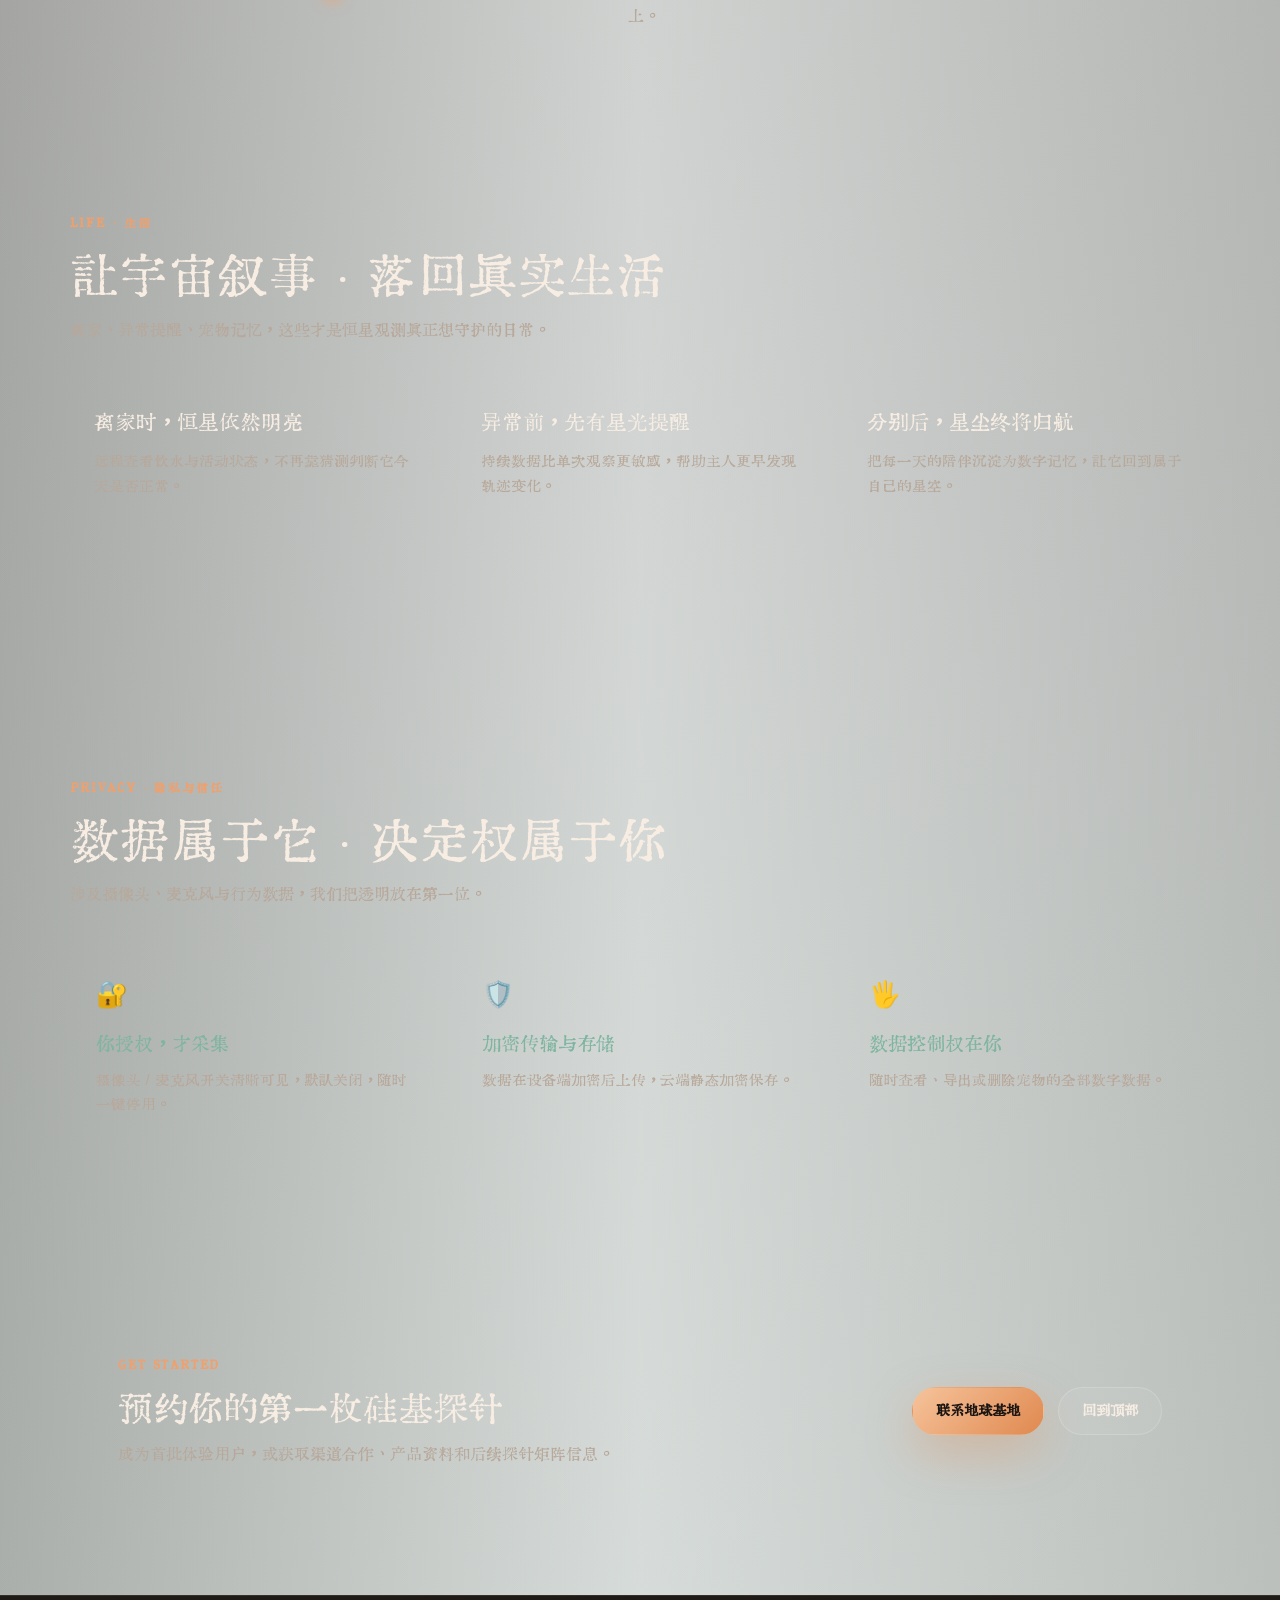
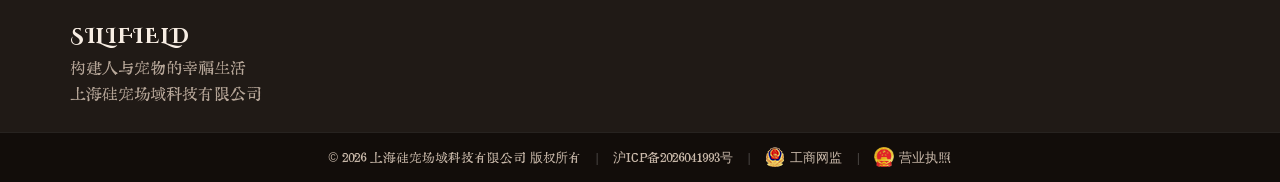
==== commit 6234bbaf: "Publish static website" ====
--- a/index.html
+++ b/index.html
@@ -24,7 +24,7 @@
     <meta name="twitter:title" content="硅宠场域 Silifield - 每一只宠物都是温暖恒星">
     <meta name="twitter:description" content="以硅基探针记录宠物恒星的生命数据，从饮水开始，构建从数据采集到数字孪生的温暖生命体系。">
     <meta name="twitter:image" content="https://www.silifield.com/images/og-cover.jpg">
-    <link rel="stylesheet" href="css/style.css?v=20260901-footer">
+    <link rel="stylesheet" href="css/style.css?v=20261014-planet">
 </head>
 <body>
     <canvas class="page-reveal-mask" id="pageRevealMask" aria-hidden="true"></canvas>
@@ -32,7 +32,7 @@
     <header class="site-header" id="navbar">
         <div class="container nav-shell">
             <a class="brand" href="#hero">
-                <img class="brand-mark" src="images/brand-cat-star.svg" alt="SiliField" width="34" height="34">
+                <img class="brand-mark" src="images/silifield-logo.png" alt="硅宠场域 SiliField 商标" width="40" height="40">
                 <span class="brand-text">SILIFIELD</span>
             </a>
             <nav class="nav-links" aria-label="主导航">
@@ -68,9 +68,9 @@
                     </div>
                 </div>
 
-                <div class="hero-prod" data-animate aria-label="暖泉智能饮水舱">
+                <div class="hero-prod" data-animate aria-label="Petsoul 3D 数字星球">
                     <div class="prod-glow"></div>
-                    <img src="images/暖泉饮水机V1.0样本1-cutout.png" alt="暖泉智能饮水舱" decoding="async">
+                    <div class="hero-planet" id="heroPlanet"></div>
                 </div>
             </div>
         </section>
@@ -305,6 +305,7 @@
         </div>
     </div>
 
+    <script type="module" src="js/planet-scene.js?v=20261014f"></script>
     <script src="js/main.js?v=20260807-warm8"></script>
 </body>
 </html>
--- a/css/style.css
+++ b/css/style.css
@@ -194,11 +194,11 @@
 }
 
 .brand-mark {
-    width: 34px;
-    height: 34px;
+    width: 40px;
+    height: 40px;
     display: block;
-    border-radius: 50%;
-    filter: drop-shadow(0 0 12px rgba(240, 160, 108, 0.38));
+    border-radius: 8px;
+    filter: drop-shadow(0 0 14px rgba(240, 160, 108, 0.45));
 }
 
 .brand-text {
@@ -471,12 +471,17 @@
     animation: breathe 5s ease-in-out infinite;
 }
 
-.hero-prod img {
-    position: relative;
-    height: clamp(250px, 30vw, 420px);
-    object-fit: contain;
-    filter: drop-shadow(0 30px 46px rgba(0, 0, 0, 0.55));
-    animation: floaty 6s ease-in-out infinite;
+.hero-planet {
+    position: relative;
+    z-index: 1;
+    width: min(420px, 100%);
+    height: clamp(280px, 32vw, 460px);
+}
+
+.hero-planet canvas {
+    display: block;
+    width: 100%;
+    height: 100%;
 }
 
 /* ---------- 产品区 ---------- */
@@ -1274,7 +1279,7 @@
         min-height: 260px;
     }
 
-    .hero-prod img {
+    .hero-planet {
         height: 230px;
     }
 
